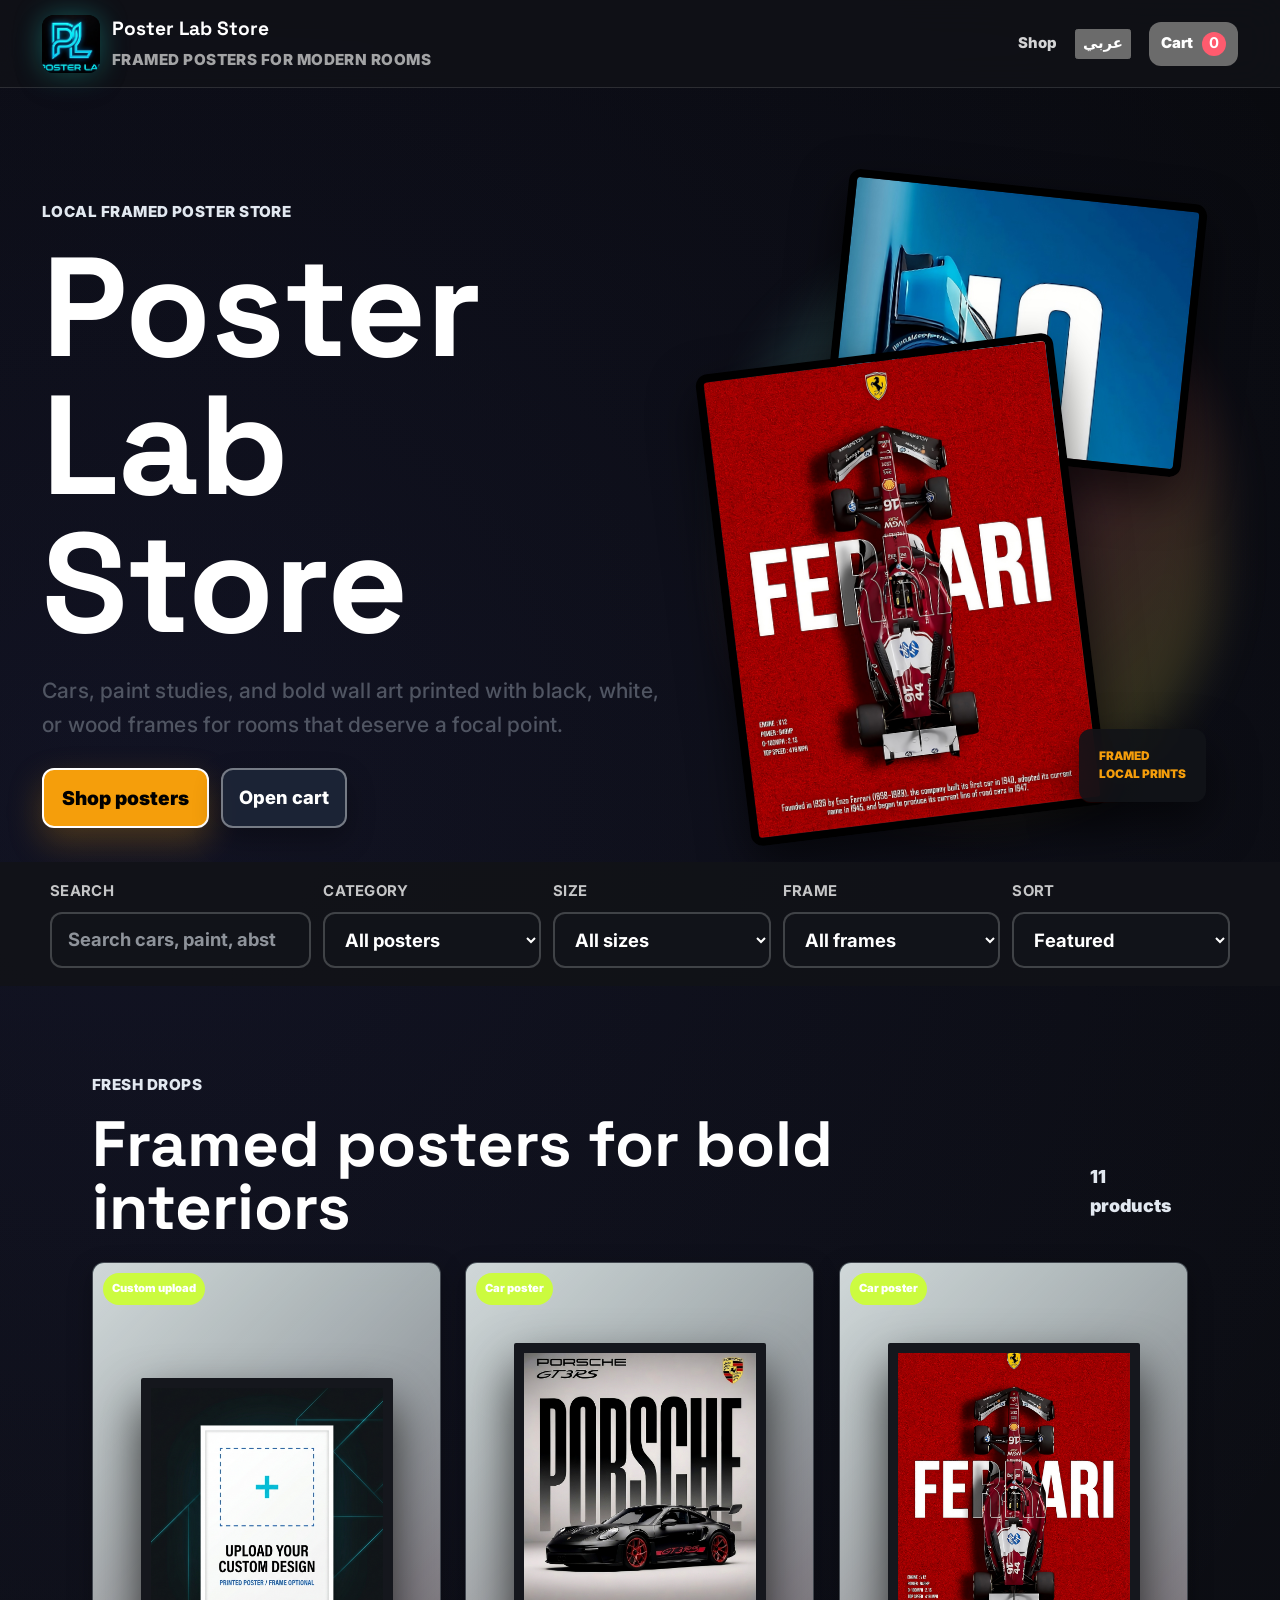
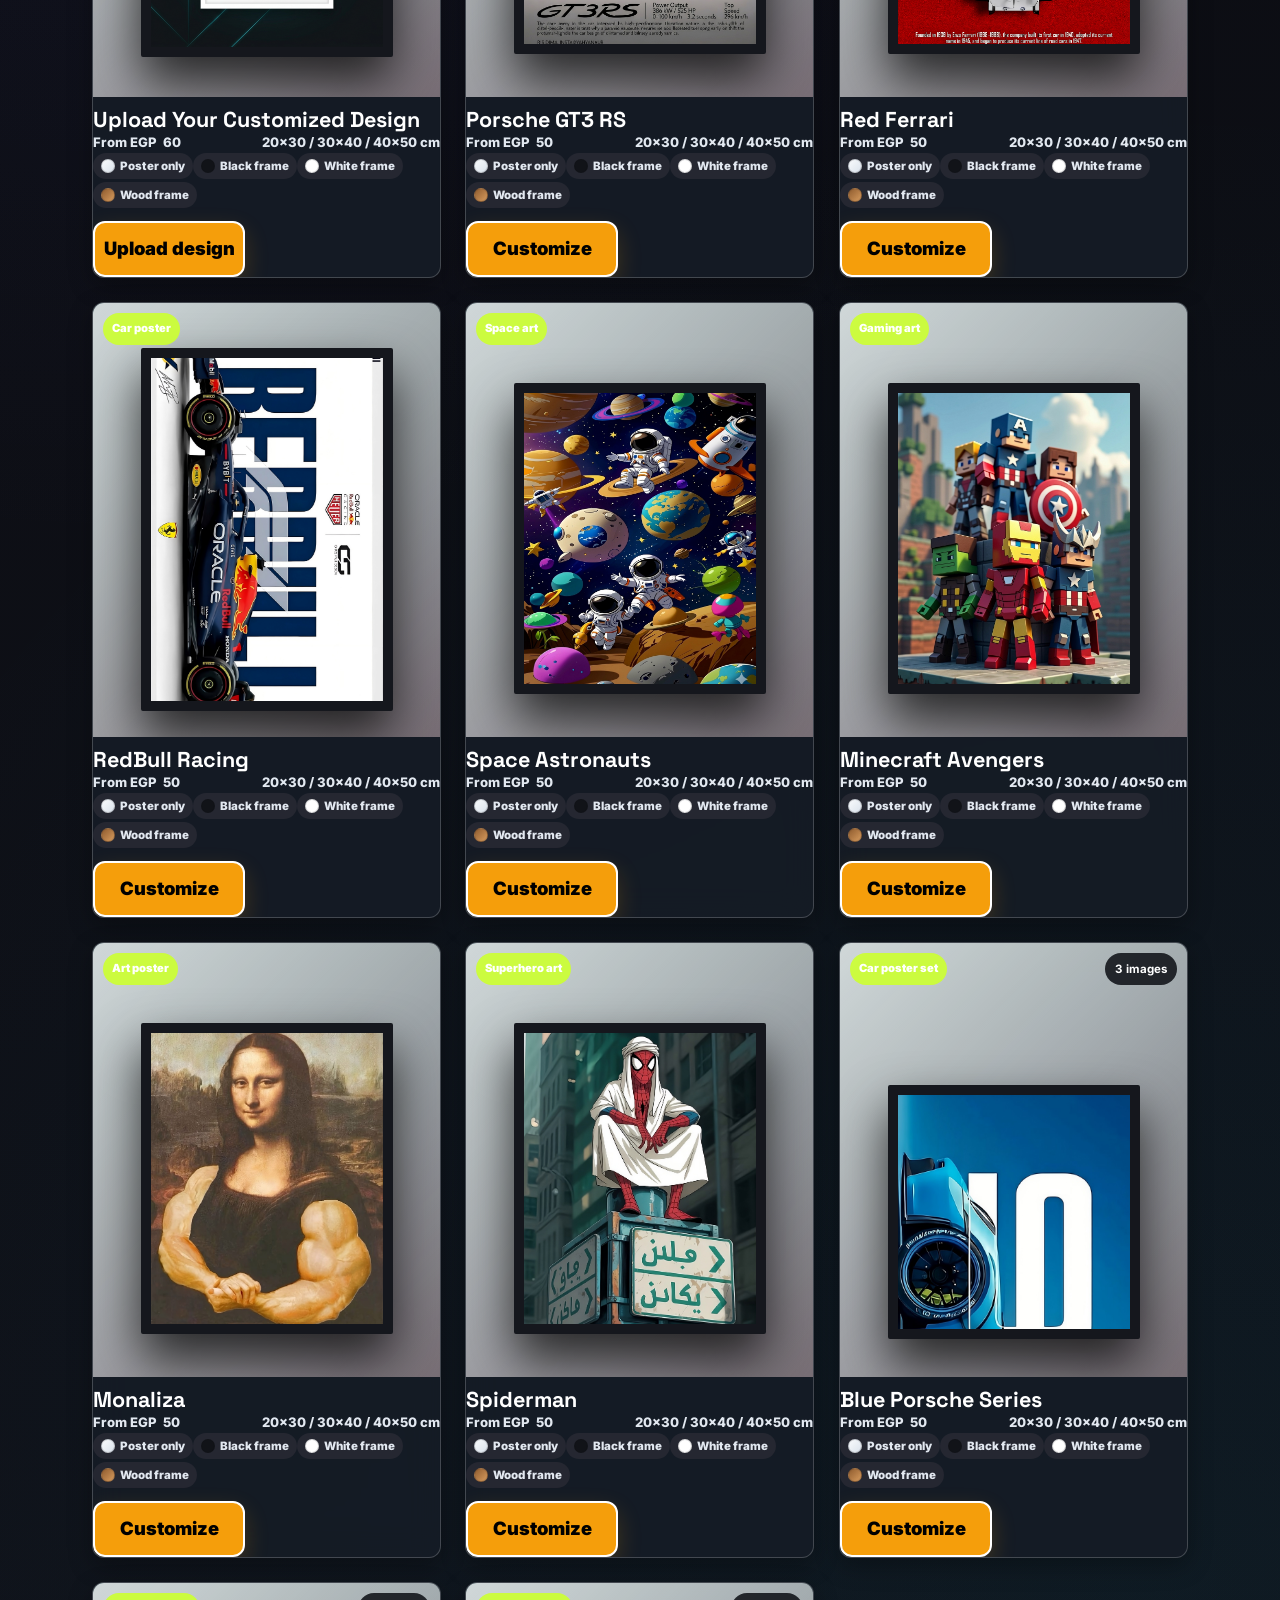
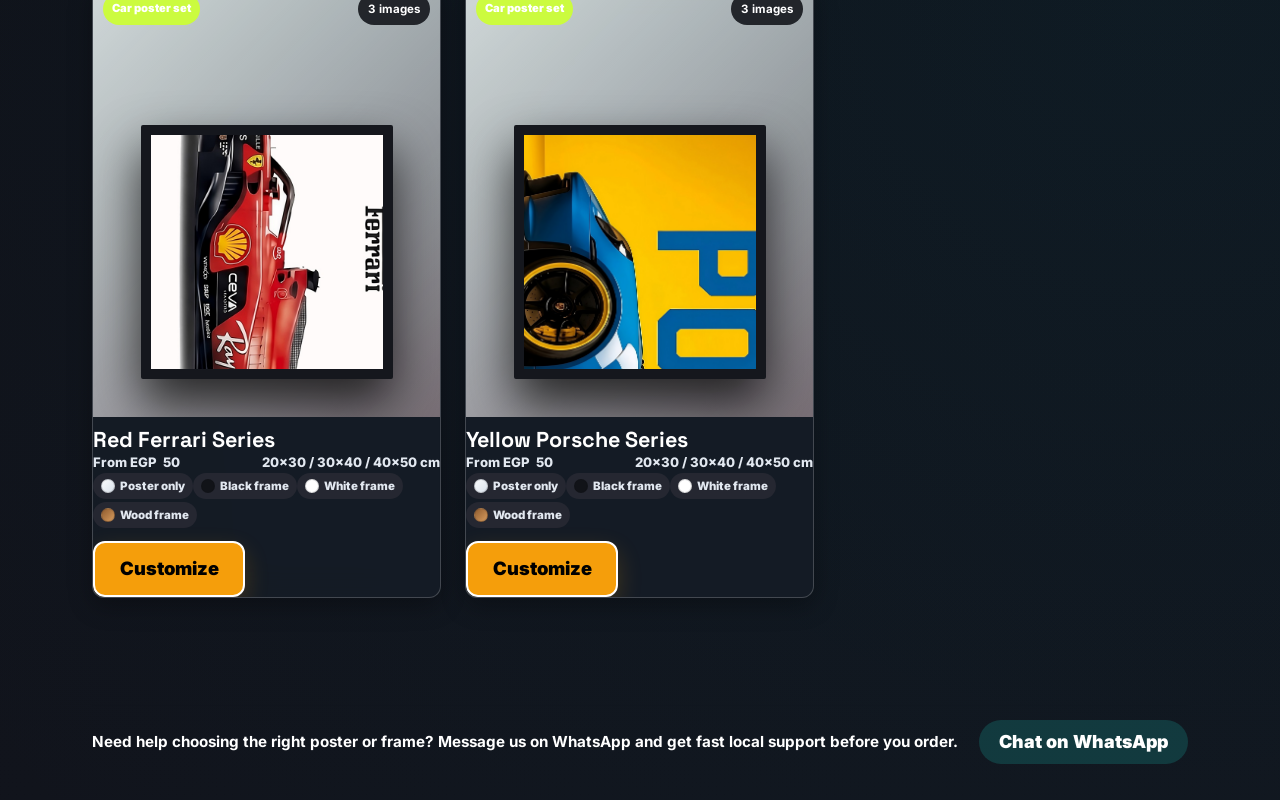
==== index.html @ 98ca8302 "1st commit" ====
<!doctype html>
<html lang="en">

<head>
  <meta charset="utf-8">
  <meta name="viewport" content="width=device-width, initial-scale=1">
  <title>Poster Lab Store</title>
  <meta name="description"
    content="Poster Lab Store sells modern framed car posters and art prints for home decor fans.">
  <link rel="preconnect" href="https://fonts.googleapis.com">
  <link rel="preconnect" href="https://fonts.gstatic.com" crossorigin>
  <link
    href="https://fonts.googleapis.com/css2?family=Inter:wght@400;500;600;700;800;900&family=Space+Grotesk:wght@600;700&display=swap"
    rel="stylesheet">
  <link rel="stylesheet" href="styles.css">
</head>

<body>
  <header class="site-header">
    <a class="brand" href="#home" aria-label="Poster Lab Store home">
      <span class="brand-mark">
        <img src="assets/poster-lab-logo.png" alt aria-hidden="true">
      </span>
      <span>
        <strong>Poster Lab Store</strong>
        <small data-t="brandSubtitle">Framed posters for modern rooms</small>
      </span>
    </a>
    <nav class="header-actions" aria-label="Store navigation">
      <a href="#products" data-t="navShop">Shop</a>
      <button class="lang-toggle" type="button" data-lang-toggle data-t="langToggle"
        aria-label="Switch language">عربي</button>
      <button class="cart-button" type="button" data-open-cart aria-label="Open cart">
        <span data-t="navCart">Cart</span>
        <strong data-cart-count>0</strong>
      </button>
    </nav>
  </header>

  <main>
    <section class="hero" id="home">
      <div class="hero-copy">
        <p class="eyebrow" data-t="heroEyebrow">Local framed poster store</p>
        <h1 data-t="heroTitle">Poster Lab Store</h1>
        <p class="hero-text" data-t="heroText">Cars, paint studies, and bold
          wall art printed with black, white, or wood
          frames for rooms that deserve a focal point.</p>
        <div class="hero-actions">
          <a class="primary-link" href="#products" data-t="heroActionShop">Shop posters</a>
          <button class="secondary-link" type="button" data-open-cart data-t="heroActionCart">Open cart</button>
        </div>
      </div>
      <div class="hero-stage" aria-hidden="true">
        <img class="hero-card hero-card-one" src="assets/Blue Porsche 3/upscalemedia-transformed blue porsche 3_01.png"
          alt="Blue Porsche 3 framed poster">
        <img class="hero-card hero-card-two" src="assets/Red Ferrari.png" alt="Red Ferrari framed poster">
        <div class="lab-badge">
          <span data-t="badgeFramed">Framed</span>
          <span data-t="badgePrints"> Local Prints </span>
        </div>
      </div>
    </section>

    <section class="toolbar-band" id="products" aria-label="Search and filters">
      <div class="toolbar">
        <label class="search-box">
          <span data-t="searchLabel">Search</span>
          <input id="searchInput" type="search" placeholder="Search cars, paint, abstract..."
            data-t-placeholder="searchPlaceholder" autocomplete="off">
        </label>
        <label>
          <span data-t="categoryLabel">Category</span>
          <select id="categoryFilter">
            <option value="all" data-t="catAll">All posters</option>
            <option value="custom" data-t="catCustom">Custom upload</option>
            <option value="cars" data-t="catCars">Cars</option>
            <option value="paint" data-t="catPaint">Paint art</option>
            <option value="abstract" data-t="catAbstract">Abstract</option>
          </select>
        </label>
        <label>
          <span data-t="sizeLabel">Size</span>
          <select id="sizeFilter">
            <option value="all" data-t="sizeAll">All sizes</option>
            <option value="20x30">20x30 cm</option>
            <option value="30x40">30x40 cm</option>
            <option value="40x50">40x50 cm</option>
          </select>
        </label>
        <label>
          <span data-t="frameLabel">Frame</span>
          <select id="frameFilter">
            <option value="all" data-t="frameAll">All frames</option>
            <option value="None" data-t="frameNone">None</option>
            <option value="Black" data-t="frameBlack">Black</option>
            <option value="White" data-t="frameWhite">White</option>
            <option value="Wood" data-t="frameWood">Wood</option>
          </select>
        </label>
        <label>
          <span data-t="sortLabel">Sort</span>
          <select id="sortFilter">
            <option value="featured" data-t="sortFeatured">Featured</option>
            <option value="price-low" data-t="sortPriceLow">Price low to
              high</option>
            <option value="price-high" data-t="sortPriceHigh">Price high to
              low</option>
            <option value="name" data-t="sortName">Name</option>
          </select>
        </label>
      </div>
    </section>

    <section class="store-section">
      <div class="section-heading">
        <div>
          <p class="eyebrow" data-t="freshDropsEyebrow">Fresh drops</p>
          <h2 data-t="freshDropsTitle">Framed posters for bold interiors</h2>
        </div>
        <p id="resultCount">6 products</p>
      </div>
      <div class="product-grid" id="productGrid" aria-live="polite"></div>
    </section>

    <section class="detail-shell" id="productDetail" hidden></section>
  </main>

  <footer class="site-footer" aria-label="Store contact and support">
    <div class="footer-panel">
      <p>Need help choosing the right poster or frame? Message us on WhatsApp
        and get fast local support before you order.</p>
      <a class="footer-link" href="https://wa.me/201010414187" target="_blank" rel="noopener noreferrer"
        aria-label="Chat on WhatsApp">Chat on
        WhatsApp</a>
    </div>
  </footer>

  <div class="toast-notification" aria-live="polite" aria-atomic="true"></div>

  <aside class="cart-drawer" data-cart-drawer aria-hidden="true">
    <div class="drawer-panel" role="dialog" aria-modal="true" aria-labelledby="cartTitle">
      <div class="drawer-header">
        <div>
          <p class="eyebrow" data-t="cartEyebrow">Your order</p>
          <h2 id="cartTitle" data-t="cartTitle">Cart</h2>
        </div>
        <button class="icon-button" type="button" data-close-cart aria-label="Close cart">x</button>
      </div>
      <div class="cart-items" id="cartItems"></div>
      <form class="checkout-form" id="checkoutForm">
        <label>
          <span data-t="cartNameLabel">Name</span>
          <input id="customerName" name="customerName" placeholder="Your name" data-t-placeholder="cartNamePlaceholder"
            required>
        </label>
        <label>
          <span data-t="cartPhoneLabel">Phone</span>
          <input id="customerPhone" name="customerPhone" placeholder="Your phone number"
            data-t-placeholder="cartPhonePlaceholder" required>
        </label>
        <label>
          <span data-t="cartAddressLabel">Address</span>
          <textarea id="customerAddress" name="customerAddress" rows="3" placeholder="Delivery address"
            data-t-placeholder="cartAddressPlaceholder" required></textarea>
        </label>
        <label>
          <span data-t="cartPaymentLabel">Payment method</span>
          <select id="paymentMethod" name="paymentMethod">
            <option value="Vodafone Cash to 01090927525" data-t="cartVodafoneOption">Vodafone Cash - 01090927525
            </option>
            <option value="Instapay QR / qnbziad49015@instapay" data-t="cartInstapayOption">Instapay QR -
              qnbziad49015@instapay</option>
          </select>
        </label>
        <div class="payment-reminder">
          <strong><span data-t="cartTotalLabel">Total:</span> <span id="cartTotal">EGP 0</span></strong>
          <small data-t="cartWhatsappHint">WhatsApp will include items, sizes,
            frames, totals, payment method, product
            links, and uploaded design filenames.</small>
        </div>
        <button class="checkout-button" type="submit" data-t="cartCheckoutBtn">Continue to payment confirmation</button>
      </form>
      <section class="payment-confirmation" id="paymentConfirmation" hidden aria-live="polite">
        <div class="confirmation-header">
          <p class="eyebrow" data-t="confEyebrow">Final confirmation</p>
          <h3 data-t="confTitle">Complete payment, then send the order</h3>
          <p data-t="confHint">Your WhatsApp message will include every
            poster, selected frame, selected size, price
            total, customer details, product links, and uploaded design
            filenames.</p>
        </div>
        <div class="confirmation-methods">
          <article class="payment-card" data-payment-cash hidden>
            <strong>VF-Cash</strong>
            <strong>01090927525</strong>
          </article>
          <article class="payment-card" data-payment-qr hidden>
            <img src="assets/instapay-qr.jpeg" alt="Instapay QR code for Poster Lab Store">
          </article>
        </div>
        <div class="confirmation-summary" id="confirmationSummary"></div>
        <div class="confirmation-actions">
          <button class="secondary-button" type="button" data-edit-checkout data-t="confEditBtn">Edit details</button>
          <button class="checkout-button" type="button" data-send-whatsapp data-t="confSendBtn">Send final order to
            WhatsApp</button>
        </div>
      </section>
    </div>
  </aside>

  <script src="script.js"></script>
</body>

</html>
---- styles.css ----
:root {
  color-scheme: dark;
  --ink: #ffffff;
  --ink-2: #f8fafc;
  --muted: #e2e8f0;
  /* Brighter secondary text for high readability */
  --paper: #090a0f;
  --panel: rgba(22, 28, 38, 0.9);
  --solid: #151821;
  --line: rgba(255, 255, 255, 0.2);
  /* High visibility borders */
  --lime: #f59e0b;
  --coral: #ff5b6e;
  --aqua: #06b6d4;
  --violet: #818cf8;
  /* Brightened indigo */
  --wood: #d97706;
  --shadow: 0 20px 48px rgba(0, 0, 0, 0.6);
  --radius: 12px;
}

* {
  box-sizing: border-box;
}

html {
  scroll-behavior: smooth;
}

body {
  margin: 0;
  min-width: 320px;
  background:
    radial-gradient(circle at 10% 20%, rgba(99, 102, 241, 0.08) 0%, transparent 40%),
    radial-gradient(circle at 90% 80%, rgba(6, 182, 212, 0.06) 0%, transparent 45%),
    linear-gradient(180deg, #090a0f 0%, #11131b 100%);
  color: var(--ink);
  font-family: Inter, system-ui, -apple-system, BlinkMacSystemFont, "Segoe UI", sans-serif;
  font-size: 1.12rem;
  line-height: 1.6;
}

body::before {
  position: fixed;
  inset: 0;
  z-index: -1;
  pointer-events: none;
  content: "";
  opacity: 0.16;
  background-image:
    linear-gradient(rgba(255, 255, 255, 0.035) 1px, transparent 1px),
    linear-gradient(90deg, rgba(255, 255, 255, 0.035) 1px, transparent 1px);
  background-size: 36px 36px;
  mask-image: linear-gradient(to bottom, black, transparent 86%);
}

button,
input,
select,
textarea {
  font: inherit;
}

button,
a {
  -webkit-tap-highlight-color: transparent;
}

/* Accessibility: Focus visible states */
button:focus-visible,
a:focus-visible,
input:focus-visible,
select:focus-visible,
textarea:focus-visible {
  outline: 2px solid var(--violet);
  outline-offset: 2px;
}

button:disabled,
button:disabled:hover {
  opacity: 0.5;
  cursor: not-allowed;
  transform: none !important;
}

a {
  color: inherit;
  text-decoration: none;
}

img {
  display: block;
  max-width: 100%;
}

.site-header {
  position: sticky;
  top: 0;
  z-index: 20;
  display: flex;
  align-items: center;
  justify-content: space-between;
  gap: 18px;
  padding: 14px clamp(14px, 4vw, 42px);
  border-bottom: 1px solid rgba(255, 255, 255, 0.12);
  background: rgba(17, 19, 24, 0.78);
  color: #fff;
  backdrop-filter: blur(18px);
}

.brand {
  display: flex;
  align-items: center;
  gap: 12px;
  min-width: 0;
}

.brand-mark {
  display: grid;
  width: 58px;
  height: 58px;
  place-items: center;
  border-radius: var(--radius);
  background: #050607;
  box-shadow: 0 0 28px rgba(31, 215, 199, 0.34), 0 10px 28px rgba(0, 0, 0, 0.22);
  overflow: hidden;
}

.brand-mark img {
  width: 100%;
  height: 100%;
  object-fit: cover;
  transform: scale(1.34);
}

.brand strong {
  display: block;
  font-family: "Space Grotesk", Inter, sans-serif;
  font-size: clamp(1rem, 3vw, 1.2rem);
}

.brand small,
.eyebrow,
label span,
.confirmation-methods span {
  color: var(--muted);
  font-size: 0.95rem;
  font-weight: 850;
  letter-spacing: 0.03em;
  text-transform: uppercase;
}

.site-header .brand small {
  color: rgba(255, 255, 255, 0.62);
}

.header-actions {
  display: flex;
  align-items: center;
  gap: clamp(8px, 2vw, 18px);
  font-size: 0.93rem;
  font-weight: 850;
}

.header-actions>a {
  display: none;
  color: rgba(255, 255, 255, 0.82);
}

.cart-button,
.primary-link,
.secondary-link,
.checkout-button,
.detail-add,
.secondary-button,
.icon-button {
  border: 0;
  border-radius: var(--radius);
  cursor: pointer;
  font-weight: 900;
  transition: all 200ms ease;
}

.cart-button {
  display: flex;
  align-items: center;
  gap: 9px;
  padding: 10px 12px;
}

.cart-button strong {
  display: grid;
  min-width: 24px;
  height: 24px;
  place-items: center;
  border-radius: 999px;
  background: var(--coral);
  color: #fff;
}

.hero {
  display: grid;
  grid-template-columns: 1fr;
  gap: 28px;
  min-height: 86vh;
  padding: clamp(34px, 7vw, 88px) clamp(16px, 4vw, 42px) 26px;
  overflow: hidden;
}

.hero-copy {
  align-self: center;
  max-width: 820px;
  animation: rise-in 680ms ease both;
}

.hero h1,
.store-section h2,
.detail-copy h2,
.drawer-header h2 {
  margin: 0;
  font-family: "Space Grotesk", Inter, sans-serif;
  line-height: 0.98;
}

.hero h1 {
  max-width: 860px;
  margin-top: 12px;
  font-size: clamp(3.4rem, 11vw, 9.5rem);
}

.hero-text {
  max-width: 640px;
  color: #505562;
  font-size: clamp(1rem, 2.4vw, 1.32rem);
  font-weight: 500;
  line-height: 1.6;
  letter-spacing: 0.2px;
}

.hero-actions {
  display: flex;
  flex-wrap: wrap;
  gap: 12px;
  margin-top: 26px;
}

.primary-link,
.secondary-link,
.checkout-button,
.detail-add,
.secondary-button {
  display: inline-flex;
  justify-content: center;
  min-height: 48px;
  align-items: center;
  padding: 13px 18px;
  transition: transform 180ms ease, box-shadow 180ms ease, background 180ms ease;
}

.primary-link,
.checkout-button,
.detail-add {
  background: var(--lime);
  color: #000000;
  box-shadow: 0 14px 34px rgba(245, 158, 11, 0.25);
  font-size: 1.2rem;
  min-height: 56px;
  font-weight: 900;
  border: 2px solid #ffffff;
}

.secondary-link,
.secondary-button {
  background: rgba(30, 41, 59, 0.8);
  color: #ffffff;
  box-shadow: inset 0 0 0 2px rgba(255, 255, 255, 0.4), 0 12px 28px rgba(0, 0, 0, 0.3);
  font-size: 1.15rem;
  min-height: 56px;
  font-weight: 800;
  border: none;
}

.primary-link:hover,
.checkout-button:hover,
.detail-add:hover {
  transform: translateY(-3px);
  background: #f59e0b;
  box-shadow: 0 18px 48px rgba(245, 158, 11, 0.4);
}

.secondary-link:hover,
.secondary-button:hover {
  transform: translateY(-3px);
  background: rgba(30, 41, 59, 1);
  box-shadow: inset 0 0 0 2px #ffffff, 0 14px 36px rgba(0, 0, 0, 0.4);
}

.primary-link:active,
.secondary-link:active,
.checkout-button:active,
.detail-add:active,
.secondary-button:active {
  transform: translateY(-1px);
}

.hero-stage {
  position: relative;
  min-height: 460px;
  animation: rise-in 760ms 120ms ease both;
}

.hero-stage::before {
  position: absolute;
  inset: 12% 4% 4% 6%;
  content: "";
  border-radius: 999px;
  background: linear-gradient(135deg, rgba(31, 215, 199, 0.24), rgba(255, 91, 110, 0.18), rgba(204, 255, 51, 0.2));
  filter: blur(24px);
}

.hero-card {
  position: absolute;
  width: min(55vw, 360px);
  border: 8px solid #000000;
  border-radius: var(--radius);
  box-shadow: var(--shadow);
  animation: float-poster 5.8s ease-in-out infinite;
}

.hero-card-one {
  right: 8%;
  top: 10px;
  transform: rotate(6deg);
}

.hero-card-two {
  left: 4%;
  bottom: 10px;
  transform: rotate(-7deg);
  animation-delay: -2.8s;
}

.lab-badge {
  position: absolute;
  right: 6%;
  bottom: 34px;
  padding: 18px 20px;
  border-radius: var(--radius);
  background: rgba(17, 19, 24, 0.9);
  color: #fff;
  box-shadow: var(--shadow);
  backdrop-filter: blur(12px);
}

.lab-badge span,
.lab-badge strong {
  display: block;
}

.lab-badge span {
  color: var(--lime);
  font-size: 0.74rem;
  font-weight: 900;
  text-transform: uppercase;
}

.lab-badge strong {
  font-family: "Space Grotesk", Inter, sans-serif;
  font-size: 1.4rem;
}

.toolbar-band {
  padding: 18px clamp(16px, 4vw, 42px);
  background: rgba(17, 19, 24, 0.94);
}

.toolbar {
  display: grid;
  grid-template-columns: 1fr 1fr;
  gap: 12px;
  max-width: 1180px;
  margin: 0 auto;
}

label {
  display: grid;
  gap: 8px;
}

label span {
  font-size: 0.93rem;
  font-weight: 700;
  letter-spacing: 0.3px;
}

.toolbar label span {
  color: rgba(255, 255, 255, 0.76);
}

input,
select,
textarea {
  width: 100%;
  border: 2px solid var(--line);
  border-radius: var(--radius);
  background: rgba(18, 20, 26, 0.85);
  color: var(--ink);
  outline: none;
  transition: border-color 200ms ease, box-shadow 200ms ease, background 200ms ease;
  font-size: 1.15rem;
  font-weight: 700;
}

input,
select {
  min-height: 56px;
  padding: 0 16px;
}

textarea {
  padding: 16px;
  resize: vertical;
  min-height: 120px;
}

input:hover,
select:hover,
textarea:hover {
  border-color: rgba(99, 102, 241, 0.3);
  background: rgba(18, 20, 26, 0.95);
}

input:focus,
select:focus,
textarea:focus {
  border-color: var(--violet);
  background: #11131c;
  box-shadow: 0 0 0 4px rgba(99, 102, 241, 0.25);
}

input::placeholder,
textarea::placeholder {
  color: var(--muted);
  opacity: 0.6;
}

input:invalid:not(:placeholder-shown),
textarea:invalid:not(:placeholder-shown) {
  border-color: var(--coral);
}

input:valid:not(:placeholder-shown),
textarea:valid:not(:placeholder-shown) {
  border-color: var(--aqua);
}

.search-box {
  grid-column: 1 / -1;
}

.store-section,
.detail-shell {
  max-width: 1180px;
  margin: 0 auto;
  padding: clamp(34px, 6vw, 72px) clamp(16px, 4vw, 42px);
}

.section-heading {
  display: flex;
  align-items: end;
  justify-content: space-between;
  gap: 16px;
  margin-bottom: 24px;
}

.section-heading h2 {
  font-size: clamp(2rem, 5vw, 4rem);
}

.section-heading>p {
  color: var(--muted);
  font-weight: 900;
}

.product-grid {
  display: grid;
  grid-template-columns: repeat(2, minmax(0, 1fr));
  gap: clamp(10px, 3vw, 24px);
}

.product-card {
  position: relative;
  display: grid;
  gap: 12px;
  border: 1px solid var(--line);
  border-radius: var(--radius);
  background: var(--panel);
  box-shadow: 0 8px 24px rgba(0, 0, 0, 0.3);
  overflow: hidden;
  animation: card-in 540ms ease both;
  animation-delay: var(--delay);
  backdrop-filter: blur(16px);
  transition: transform 220ms ease, box-shadow 220ms ease, border-color 220ms ease, background 220ms ease;
}

.product-card:hover {
  transform: translateY(-8px);
  border-color: var(--lime);
  background: rgba(30, 41, 59, 0.85);
  box-shadow: 0 16px 48px rgba(0, 0, 0, 0.5);
}

.product-media {
  position: relative;
  display: grid;
  place-items: center;
  aspect-ratio: 4 / 5;
  background:
    linear-gradient(135deg, rgba(255, 255, 255, 0.8), rgba(255, 255, 255, 0.34)),
    linear-gradient(150deg, rgba(31, 215, 199, 0.18), rgba(255, 91, 110, 0.13));
  overflow: hidden;
}

/* Removed shimmer hover effect to prevent white fade on images */

.product-media img {
  width: 78%;
  height: 84%;
  border: 10px solid #15171d;
  background: #ffffff;
  border-radius: 2px;
  object-fit: cover;
  box-shadow: 0 25px 50px rgba(0, 0, 0, 0.75);
  transition: transform 420ms ease;
}

.product-card:hover .product-media img {
  transform: scale(1.035) rotate(-1deg);
}

.product-tag {
  position: absolute;
  left: 10px;
  top: 10px;
  z-index: 2;
  padding: 7px 9px;
  border-radius: 999px;
  background: rgba(204, 255, 51, 0.92);
  color: var(--ink);
  font-size: 0.7rem;
  font-weight: 900;
}

.product-gallery-badge {
  position: absolute;
  right: 10px;
  top: 10px;
  z-index: 2;
  padding: 7px 10px;
  border-radius: 999px;
  background: rgba(17, 19, 24, 0.88);
  color: #fff;
  font-size: 0.72rem;
  font-weight: 700;
  letter-spacing: 0.01em;
}

.product-media {
  display: grid;
  gap: 10px;
  padding: 0 12px 14px;
}

.product-info h3 {
  margin: 0;
  font-family: "Space Grotesk", Inter, sans-serif;
  font-size: clamp(0.98rem, 3.4vw, 1.35rem);
  line-height: 1.06;
}

.product-meta {
  display: flex;
  flex-wrap: wrap;
  justify-content: space-between;
  gap: 8px;
  color: var(--muted);
  font-size: 0.82rem;
  font-weight: 800;
}

.frame-swatch {
  display: inline-flex;
  align-items: center;
  gap: 5px;
  min-height: 24px;
  padding: 4px 8px;
  border-radius: 999px;
  background: #252731;
  color: var(--muted);
  font-size: 0.72rem;
  font-weight: 850;
}

.frame-swatch::before,
.dot {
  display: inline-block;
  width: 12px;
  height: 12px;
  border-radius: 999px;
  content: "";
  border: 1px solid rgba(17, 19, 24, 0.18);
}

.frame-swatch.black::before,
.dot.black {
  background: #111318;
}

.frame-swatch.white::before,
.dot.white {
  background: #fff;
}

.frame-swatch.wood::before,
.dot.wood {
  background: linear-gradient(135deg, #8f5c2f, #d59a5d);
}

.frame-swatch.none::before,
.dot.none {
  background: linear-gradient(135deg, #f8fafc, #dbe3ec);
}

.card-actions {
  display: grid;
  grid-template-columns: 1fr;
  margin-top: 10px;
}

.view-customize-btn {
  display: inline-flex;
  min-height: 56px;
  align-items: center;
  justify-content: center;
  border: 2px solid #ffffff;
  border-radius: var(--radius);
  background: var(--lime);
  color: #000000;
  font-weight: 900;
  font-size: 1.15rem;
  box-shadow: 0 10px 24px rgba(245, 158, 11, 0.2);
  transition: all 220ms ease;
  width: 100%;
}

.view-customize-btn:hover {
  background: #f59e0b;
  transform: translateY(-2px);
  box-shadow: 0 12px 28px rgba(245, 158, 11, 0.35);
}

.empty-state {
  grid-column: 1 / -1;
  padding: 42px;
  border: 1px dashed rgba(17, 19, 24, 0.28);
  border-radius: var(--radius);
  background: rgba(255, 255, 255, 0.62);
  text-align: center;
}

.detail-shell {
  padding-top: 20px;
}

.detail {
  display: grid;
  grid-template-columns: 1fr;
  gap: 26px;
  border-radius: var(--radius);
  background: rgba(15, 23, 42, 0.95);
  padding: clamp(16px, 3vw, 28px);
  box-shadow: 0 25px 70px rgba(0, 0, 0, 0.6);
  animation: rise-in 420ms ease both;
  backdrop-filter: blur(14px);
  border: 1px solid rgba(255, 255, 255, 0.1);
}

.detail-gallery {
  display: grid;
  gap: 10px;
}

.detail-main-image {
  display: grid;
  place-items: center;
  min-height: 420px;
  aspect-ratio: 4 / 5;
  border-radius: var(--radius);
  background: linear-gradient(140deg, rgba(31, 215, 199, 0.16), rgba(255, 255, 255, 0.9));
  overflow: hidden;
}

.detail-main-image img {
  width: 82%;
  height: 86%;
  object-fit: cover;
  border-radius: 4px;
  box-shadow: 0 28px 64px rgba(17, 19, 24, 0.22);
  transition: transform 240ms ease;
}

.detail-main-image img:hover {
  transform: scale(1.02);
}

.detail-main-image.frame-black img {
  border: 20px solid #111318;
  background: #ffffff;
  box-shadow: 0 45px 85px rgba(0, 0, 0, 0.85);
}

.detail-main-image.frame-white img {
  border: 20px solid #f3f4f6;
  background: #ffffff;
  box-shadow: 0 45px 85px rgba(0, 0, 0, 0.85);
}

.detail-main-image.frame-wood img {
  border: 20px solid var(--wood);
  background: #ffffff;
  box-shadow: 0 45px 85px rgba(0, 0, 0, 0.85);
}

.detail-main-image.frame-none img {
  border: 0;
  padding: 0;
  box-shadow: 0 25px 60px rgba(0, 0, 0, 0.7);
}

.thumb-row {
  display: grid;
  grid-template-columns: repeat(auto-fit, minmax(100px, 1fr));
  gap: 10px;
}

.thumb-row button {
  position: relative;
  border: 0;
  border-radius: var(--radius);
  padding: 0;
  background: #fff;
  cursor: pointer;
  overflow: hidden;
  box-shadow: inset 0 0 0 1px var(--line);
  transition: transform 180ms ease, box-shadow 180ms ease, border-color 180ms ease;
}

.thumb-row button:hover {
  transform: translateY(-1px);
  box-shadow: 0 16px 28px rgba(17, 19, 24, 0.1);
}

.thumb-row button.is-active {
  border-color: rgba(31, 215, 199, 0.9);
  box-shadow: 0 14px 30px rgba(31, 215, 199, 0.16);
}

.thumb-row img {
  aspect-ratio: 1;
  width: 100%;
  object-fit: cover;
  display: block;
}

.detail-copy {
  display: grid;
  align-content: start;
  gap: 18px;
}

.detail-copy h2 {
  font-size: clamp(2.2rem, 7vw, 5rem);
}

.detail-copy p {
  color: var(--muted);
  font-weight: 600;
  line-height: 1.65;
}

.price-line {
  display: flex;
  flex-wrap: wrap;
  gap: 10px;
  align-items: center;
  font-size: 1.55rem;
  font-weight: 900;
}

.price-line small {
  color: var(--muted);
  font-size: 0.9rem;
}

.variant-row {
  display: grid;
  gap: 10px;
}

.variant-options {
  display: flex;
  flex-wrap: wrap;
  gap: 8px;
}

.variant-options button {
  display: inline-flex;
  min-height: 56px;
  padding: 8px 20px;
  align-items: center;
  gap: 10px;
  border: 2px solid rgba(255, 255, 255, 0.4);
  border-radius: var(--radius);
  background: rgba(30, 41, 59, 0.6);
  color: #ffffff;
  cursor: pointer;
  font-weight: 800;
  font-size: 1.15rem;
  transition: all 200ms ease;
}

.variant-options button:hover:not(.is-selected) {
  border-color: var(--violet);
  background: rgba(30, 41, 59, 0.9);
}

.variant-options button.is-selected {
  background: var(--lime);
  color: #000000;
  border-color: #ffffff;
  border-width: 3px;
  box-shadow: 0 0 16px rgba(245, 158, 11, 0.4);
  font-weight: 900;
}

.variant-options button>span:not(.dot) {
  display: grid;
  gap: 2px;
  text-align: start;
}

.choice-hint {
  display: block;
  color: rgba(255, 255, 255, 0.8);
  font-size: 0.85rem;
  font-weight: 700;
  line-height: 1.25;
}

.variant-options button.is-selected .choice-hint {
  color: rgba(0, 0, 0, 0.8);
}

.upload-section {
  display: grid;
  gap: 12px;
  width: 100%;
}

.upload-box {
  position: relative;
  display: flex;
  flex-direction: column;
  align-items: center;
  justify-content: center;
  gap: 14px;
  min-height: 180px;
  padding: 24px;
  border: 2px dashed rgba(99, 102, 241, 0.4);
  border-radius: var(--radius);
  background: rgba(99, 102, 241, 0.04);
  text-align: center;
  transition: all 250ms cubic-bezier(0.4, 0, 0.2, 1);
  cursor: pointer;
  overflow: hidden;
}

.upload-box:hover {
  border-color: rgba(6, 182, 212, 0.6);
  background: rgba(6, 182, 212, 0.05);
  box-shadow: 0 0 20px rgba(6, 182, 212, 0.08);
}

.upload-box.has-file {
  border-style: solid;
  border-color: var(--violet);
  background: rgba(99, 102, 241, 0.07);
}

.upload-preview-thumb {
  width: 64px;
  height: 64px;
  border-radius: 8px;
  object-fit: cover;
  box-shadow: 0 4px 12px rgba(0, 0, 0, 0.3);
  border: 2px solid rgba(255, 255, 255, 0.15);
  pointer-events: none;
}

.upload-box-content {
  display: flex;
  flex-direction: column;
  gap: 4px;
  pointer-events: none;
}

.upload-box span {
  font-weight: 700;
  font-size: 0.95rem;
  color: var(--ink);
  display: block;
}

.upload-box small {
  color: var(--muted);
  font-weight: 500;
  line-height: 1.4;
  font-size: 0.85rem;
  display: block;
}

.upload-box input[type="file"] {
  position: absolute;
  inset: 0;
  opacity: 0;
  cursor: pointer;
}

.remove-upload-btn {
  background: rgba(239, 68, 68, 0.15);
  color: #f87171;
  border: 1px solid rgba(239, 68, 68, 0.25);
  border-radius: var(--radius);
  min-height: 40px;
  font-weight: 700;
  font-size: 0.9rem;
  cursor: pointer;
  transition: all 180ms ease;
  display: inline-flex;
  align-items: center;
  justify-content: center;
  width: 100%;
}

.remove-upload-btn:hover {
  background: rgba(239, 68, 68, 0.25);
  color: #ef4444;
  border-color: rgba(239, 68, 68, 0.4);
}

.confirmation-methods {
  display: grid;
  gap: 14px;
  text-align: center;
}

.confirmation-methods article {
  display: grid;
  gap: 10px;
  border: 1px solid var(--line);
  border-radius: var(--radius);
  background: rgba(255, 255, 255, 0);
  padding: 18px;
  box-shadow: 0 16px 40px rgba(17, 19, 24, 0.08);
  text-align: center;
}

.confirmation-methods strong {
  overflow-wrap: anywhere;
  font-size: clamp(1.1rem, 4vw, 1.55rem);
  text-align: center;
}

.confirmation-methods img {
  width: min(100%, 290px);
  border: 1px solid var(--line);
  border-radius: var(--radius);
  justify-self: center;
}

.cart-drawer {
  position: fixed;
  inset: 0;
  z-index: 50;
  display: none;
  justify-content: end;
  background: rgba(17, 19, 24, 0.54);
}

.cart-drawer.is-open {
  display: flex;
}

.toast-notification {
  position: fixed;
  left: 50%;
  bottom: 24px;
  transform: translateX(-50%);
  display: grid;
  gap: 10px;
  width: min(92vw, 420px);
  z-index: 60;
  pointer-events: none;
}

.toast-notification .toast {
  padding: 14px 18px;
  border-radius: 999px;
  background: rgba(17, 19, 24, 0.94);
  color: #fff;
  font-weight: 800;
  text-align: center;
  opacity: 0;
  transform: translateY(18px);
  transition: opacity 220ms ease, transform 220ms ease;
  pointer-events: auto;
}

.toast-notification .toast.show {
  opacity: 1;
  transform: translateY(0);
}

[dir="rtl"] .toast-notification .toast {
  direction: rtl;
  text-align: right;
}

.drawer-panel {
  width: min(100%, 520px);
  min-height: 100%;
  overflow-y: auto;
  background: linear-gradient(145deg, rgba(185, 31, 31, 0.98), rgba(25, 124, 90, 0.98)), var(--paper);
  padding: 28px;
  box-shadow: -22px 0 84px rgba(0, 0, 0, 0.26);
  animation: drawer-in 260ms ease both;
}

.drawer-header {
  display: flex;
  align-items: center;
  justify-content: space-between;
  gap: 16px;
  margin-bottom: 18px;
}

.drawer-header h2 {
  font-size: 2.3rem;
}

.icon-button {
  display: grid;
  width: 44px;
  height: 44px;
  place-items: center;
  background: rgba(255, 255, 255, 0.08);
  color: var(--ink);
  min-width: 44px;
  box-shadow: 0 4px 12px rgba(0, 0, 0, 0.15);
  font-size: 1.1rem;
  box-shadow: inset 0 0 0 1px var(--line);
}

.cart-items {
  display: grid;
  gap: 12px;
}

.cart-item {
  display: grid;
  grid-template-columns: 78px 1fr auto;
  gap: 14px;
  align-items: center;
  border: 1px solid var(--line);
  border-radius: 18px;
  background: rgba(20, 22, 28, 0.6);
  padding: 14px;
}

.cart-item h3 {
  margin: 0 0 8px;
}

.cart-item p {
  margin: 3px 0 0;
}

.cart-item>div {
  min-width: 0;
}

.cart-item img {
  aspect-ratio: 1;
  width: 74px;
  border-radius: 6px;
  object-fit: cover;
}

.cart-item h3 {
  margin: 0;
  font-size: 1.25rem;
  font-weight: 800;
  color: #ffffff;
}

.cart-item p {
  margin: 6px 0 0;
  color: var(--muted);
  font-size: 1.05rem;
  font-weight: 700;
  line-height: 1.5;
}

.site-footer {
  max-width: 1180px;
  margin: 0 auto;
  padding: clamp(22px, 4vw, 36px) clamp(16px, 4vw, 42px);
}

.footer-panel {
  display: flex;
  flex-wrap: wrap;
  align-items: center;
  justify-content: space-between;
  gap: 14px;
  padding-top: 14px;
  border-top: 1px solid rgba(17, 19, 24, 0.12);
  color: var(--ink);
}

.footer-panel p {
  margin: 0;
  color: var(--ink);
  font-size: 0.95rem;
  font-weight: 700;
}

.footer-link {
  display: inline-flex;
  align-items: center;
  justify-content: center;
  min-height: 44px;
  padding: 0 20px;
  border-radius: 999px;
  background: rgba(31, 215, 199, 0.18);
  color: var(--ink);
  font-weight: 900;
  text-decoration: none;
  transition: transform 180ms ease, background 180ms ease;
}

.footer-link:hover,
.footer-link:focus-visible {
  background: rgba(31, 215, 199, 0.28);
  transform: translateY(-1px);
}

button:focus-visible,
a:focus-visible,
input:focus-visible,
select:focus-visible,
textarea:focus-visible {
  outline: 3px solid rgba(31, 215, 199, 0.9);
  outline-offset: 3px;
}

.product-grid {
  display: grid;
  grid-template-columns: repeat(2, minmax(0, 1fr));
  gap: clamp(10px, 3vw, 24px);
}

@media (min-width: 1080px) {
  .product-grid {
    grid-template-columns: repeat(3, minmax(0, 1fr));
  }
}

.back-link {
  display: inline-flex;
  align-items: center;
  gap: 10px;
  color: var(--ink);
  font-weight: 900;
  text-decoration: none;
}

.back-link:hover {
  color: #111318;
}

.detail-copy .eyebrow {
  text-transform: uppercase;
  letter-spacing: 0.15em;
}

.variant-options button,
.thumb-row button {
  transition: box-shadow 180ms ease, transform 180ms ease, border-color 180ms ease;
}

.variant-options button:hover,
.thumb-row button:hover {
  transform: translateY(-1px);
  box-shadow: 0 12px 28px rgba(17, 19, 24, 0.08);
}

.quantity-controls {
  display: flex;
  align-items: center;
  gap: 12px;
}

.quantity-controls button {
  width: 48px;
  height: 48px;
  border: 1px solid rgba(255, 255, 255, 0.2);
  border-radius: 999px;
  background: rgba(255, 255, 255, 0.08);
  color: #ffffff;
  cursor: pointer;
  font-weight: 900;
  font-size: 1.5rem;
  display: inline-flex;
  align-items: center;
  justify-content: center;
  transition: all 180ms ease;
}

.quantity-controls button:hover {
  background: var(--lime);
  color: #000000;
  border-color: #ffffff;
}

.quantity-controls strong {
  font-size: 1.25rem;
  color: #ffffff;
  min-width: 24px;
  text-align: center;
}

.checkout-form,
.payment-confirmation {
  display: grid;
  gap: 16px;
  margin-top: 18px;
  border-top: 1px solid var(--line);
  padding-top: 18px;
}

.checkout-form {
  background: rgba(30, 41, 59, 0.4);
  padding: 18px;
  border-radius: calc(var(--radius) * 1.2);
  box-shadow: inset 0 0 0 1px rgba(255, 255, 255, 0.05);
}

.checkout-form label {
  display: grid;
  gap: 8px;
  padding: 12px 14px;
  border-radius: 14px;
  background: rgba(15, 23, 42, 0.6);
  border: 1px solid rgba(255, 255, 255, 0.05);
}

.checkout-form input,
.checkout-form textarea,
.checkout-form select {
  width: 100%;
  min-height: 56px;
  border-radius: 12px;
  border: 1px solid rgba(255, 255, 255, 0.15);
  padding: 14px 16px;
  background: rgba(15, 23, 42, 0.8);
  color: var(--ink);
  font-size: 1.15rem;
  font-weight: 700;
}

.checkout-form textarea {
  min-height: 110px;
}

.checkout-form input:focus,
.checkout-form textarea:focus,
.checkout-form select:focus {
  outline: none;
  border-color: var(--aqua);
  box-shadow: 0 0 0 3px rgba(6, 182, 212, 0.2);
}

.payment-confirmation[hidden],
.checkout-form[hidden] {
  display: none;
}

.payment-reminder,
.confirmation-summary {
  display: grid;
  gap: 10px;
  padding: 16px 18px;
  border: 2px solid rgba(103, 87, 255, 0.12);
  border-radius: var(--radius);
  background: rgba(103, 87, 255, 0.04);
  border-left: 4px solid var(--violet);
}

.payment-reminder small,
.confirmation-header p,
.confirmation-summary span {
  color: var(--muted);
  line-height: 1.4;
}

.uploaded-summary {
  display: grid;
  gap: 10px;
  margin-top: 6px;
}

.uploaded-summary article {
  display: grid;
  grid-template-columns: 58px 1fr;
  gap: 10px;
  align-items: center;
  padding: 8px;
  border: 1px solid var(--line);
  border-radius: var(--radius);
  background: #f8fafc;
}

.uploaded-summary img {
  width: 58px;
  height: 58px;
  border-radius: 6px;
  object-fit: cover;
}

.confirmation-header h3 {
  margin: 0;
  font-family: "Space Grotesk", Inter, sans-serif;
  font-size: 1.55rem;
}

.confirmation-actions {
  display: grid;
  gap: 10px;
}

@keyframes rise-in {
  from {
    opacity: 0;
    transform: translateY(18px);
  }

  to {
    opacity: 1;
    transform: translateY(0);
  }
}

@keyframes card-in {
  from {
    opacity: 0;
    transform: translateY(18px) scale(0.98);
  }

  to {
    opacity: 1;
    transform: translateY(0) scale(1);
  }
}

@keyframes drawer-in {
  from {
    transform: translateX(28px);
  }

  to {
    transform: translateX(0);
  }
}

@keyframes float-poster {

  0%,
  100% {
    translate: 0 0;
  }

  50% {
    translate: 0 -14px;
  }
}

@media (prefers-reduced-motion: reduce) {

  *,
  *::before,
  *::after {
    animation-duration: 1ms !important;
    animation-iteration-count: 1 !important;
    scroll-behavior: auto !important;
    transition-duration: 1ms !important;
  }
}

@media (min-width: 720px) {
  .header-actions>a {
    display: inline-flex;
  }

  .hero {
    grid-template-columns: minmax(0, 1.08fr) minmax(330px, 0.92fr);
  }

  .toolbar {
    grid-template-columns: minmax(230px, 1.2fr) repeat(4, minmax(120px, 1fr));
  }

  .search-box {
    grid-column: auto;
  }

  .card-actions {
    grid-template-columns: 0.78fr 1fr;
  }

  .detail {
    grid-template-columns: minmax(320px, 0.92fr) minmax(0, 1.08fr);
  }

  .confirmation-actions {
    grid-template-columns: 0.8fr 1.2fr;
  }
}

@media (max-width: 520px) {
  .site-header {
    align-items: start;
  }

  .brand small {
    display: none;
  }

  .header-actions {
    gap: 6px;
  }

  .header-actions>a {
    display: none;
  }

  .cart-button span {
    display: none;
  }

  .toolbar {
    grid-template-columns: 1fr 1fr;
  }

  .search-box {
    grid-column: 1 / -1;
  }

  .product-grid {
    gap: 10px;
  }

  .product-media img {
    width: 82%;
    height: 84%;
    border-width: 7px;
  }

  .product-info {
    padding: 0 9px 10px;
  }

  .product-meta {
    display: grid;
  }

  .card-actions {
    grid-template-columns: 1fr;
  }

  .cart-item {
    grid-template-columns: 64px 1fr;
  }

  .quantity-controls {
    grid-column: 2;
  }
}

/* RTL Styles & Overrides */
[dir="rtl"] {
  font-family: Inter, system-ui, -apple-system, BlinkMacSystemFont, "Segoe UI", sans-serif;
}

[dir="rtl"] .cart-drawer {
  justify-content: flex-start;
}

[dir="rtl"] .drawer-panel {
  box-shadow: 20px 0 70px rgba(0, 0, 0, 0.26);
  animation-name: drawer-in-rtl;
}

@keyframes drawer-in-rtl {
  from {
    transform: translateX(-28px);
  }

  to {
    transform: translateX(0);
  }
}
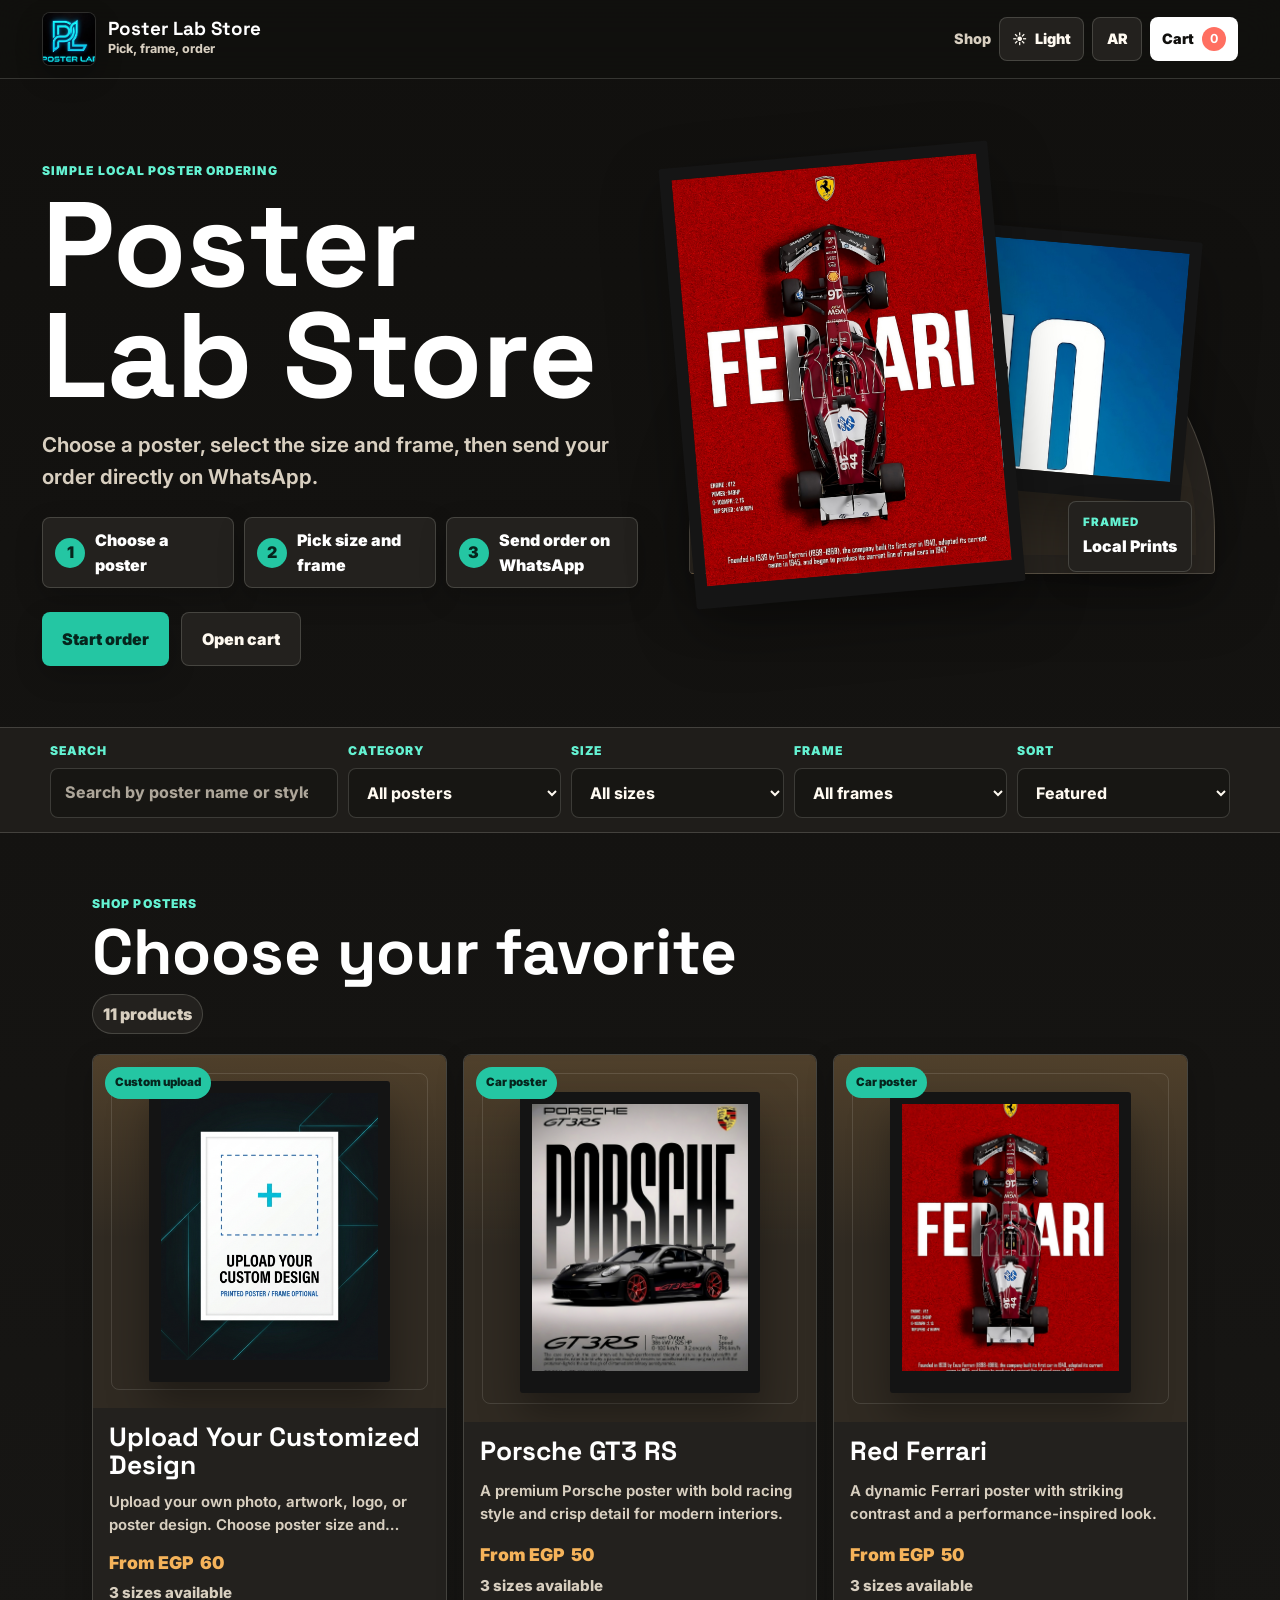
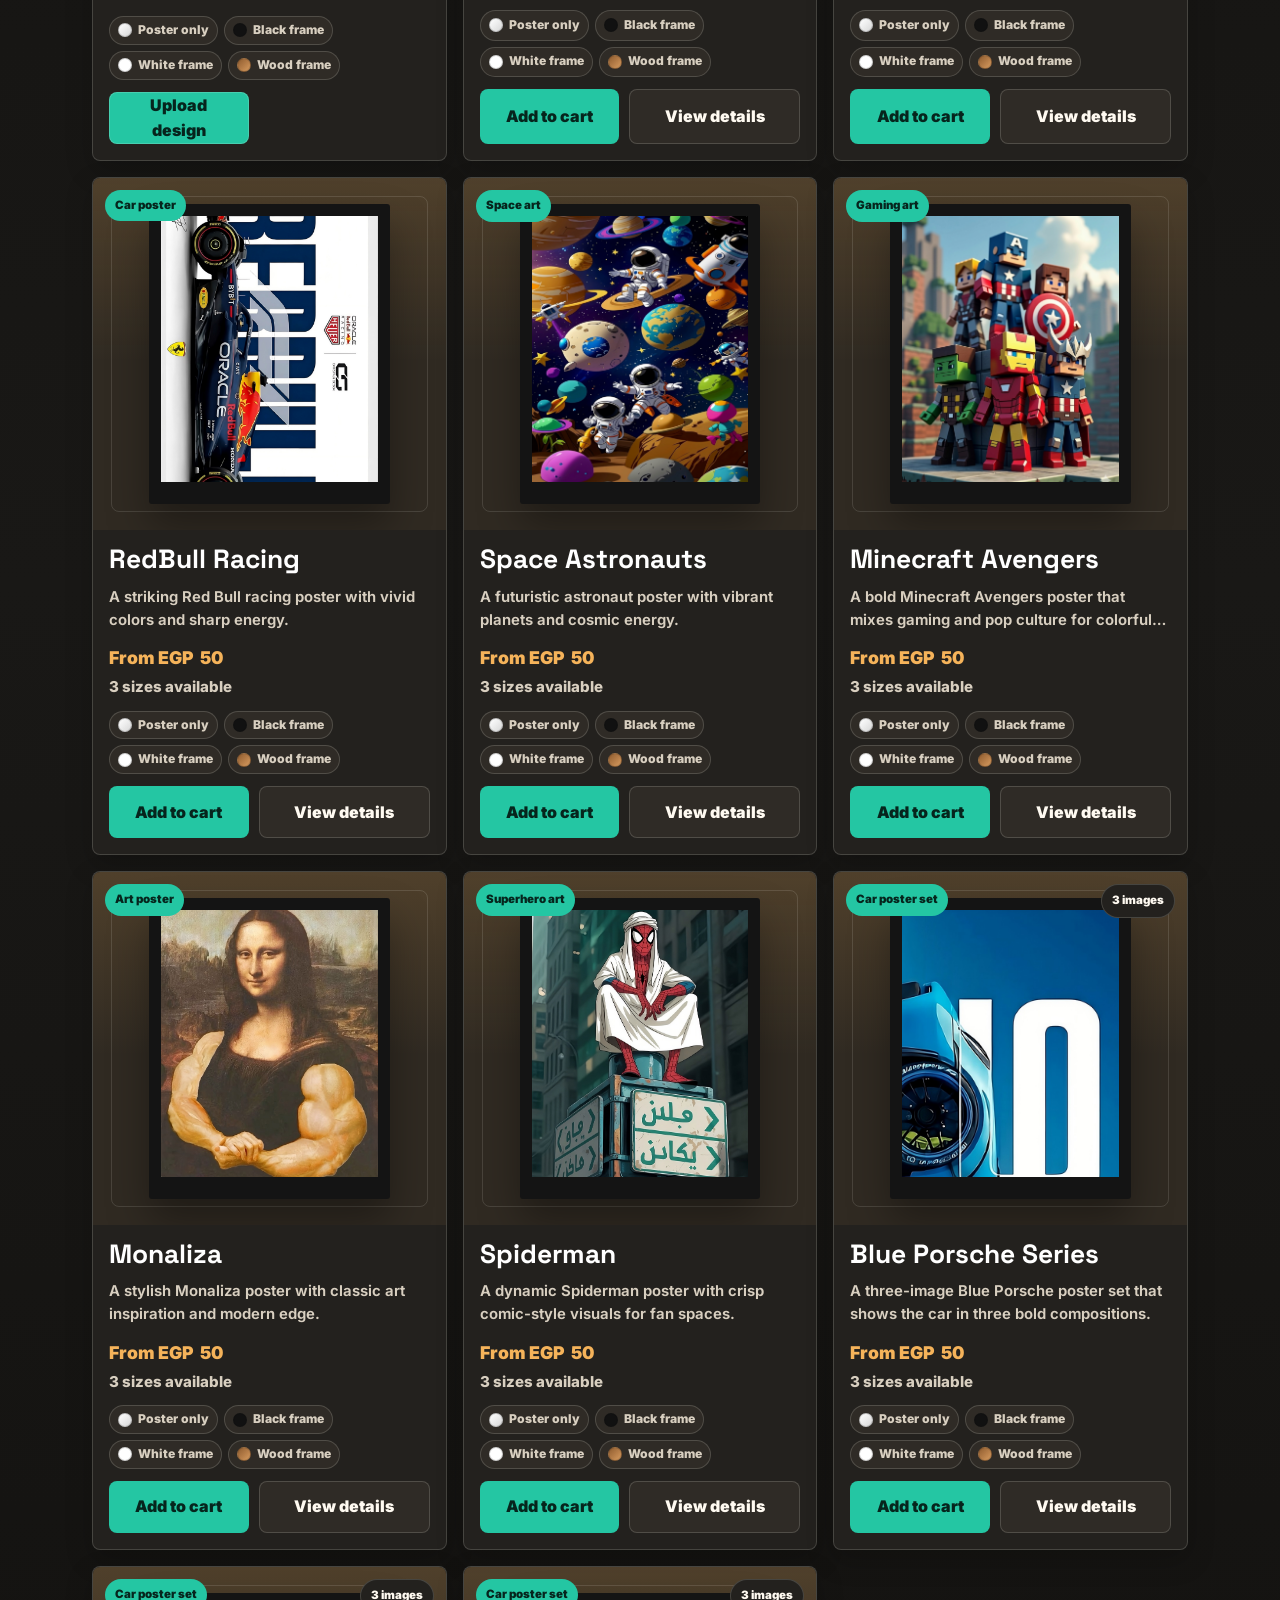
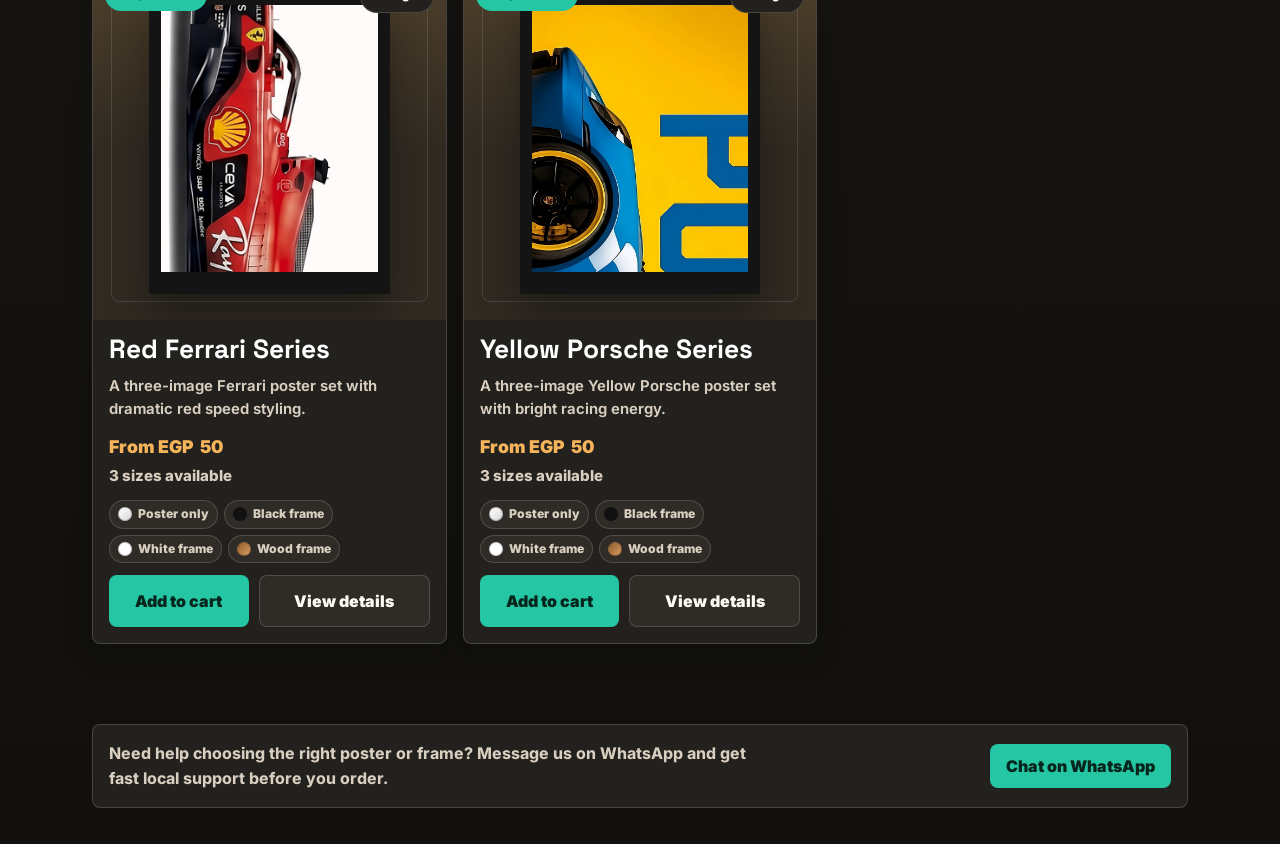
==== commit a3a50477: "1st commit" ====
--- a/index.html
+++ b/index.html
@@ -28,8 +28,12 @@
     </a>
     <nav class="header-actions" aria-label="Store navigation">
       <a href="#products" data-t="navShop">Shop</a>
+      <button class="theme-toggle" type="button" data-theme-toggle aria-label="Switch theme">
+        <span data-theme-icon aria-hidden="true">☀</span>
+        <span data-t="themeToggle">Light</span>
+      </button>
       <button class="lang-toggle" type="button" data-lang-toggle data-t="langToggle"
-        aria-label="Switch language">عربي</button>
+        aria-label="Switch language">AR</button>
       <button class="cart-button" type="button" data-open-cart aria-label="Open cart">
         <span data-t="navCart">Cart</span>
         <strong data-cart-count>0</strong>
@@ -45,6 +49,11 @@
         <p class="hero-text" data-t="heroText">Cars, paint studies, and bold
           wall art printed with black, white, or wood
           frames for rooms that deserve a focal point.</p>
+        <ol class="order-steps" aria-label="How to order">
+          <li data-t="stepChoose">Choose a poster</li>
+          <li data-t="stepCustomize">Pick size and frame</li>
+          <li data-t="stepWhatsapp">Send order on WhatsApp</li>
+        </ol>
         <div class="hero-actions">
           <a class="primary-link" href="#products" data-t="heroActionShop">Shop posters</a>
           <button class="secondary-link" type="button" data-open-cart data-t="heroActionCart">Open cart</button>
@@ -72,10 +81,10 @@
           <span data-t="categoryLabel">Category</span>
           <select id="categoryFilter">
             <option value="all" data-t="catAll">All posters</option>
+            <option value="cars" data-t="catCars">Cars</option>
+            <option value="abstract" data-t="catAbstract">Abstract</option>
             <option value="custom" data-t="catCustom">Custom upload</option>
-            <option value="cars" data-t="catCars">Cars</option>
             <option value="paint" data-t="catPaint">Paint art</option>
-            <option value="abstract" data-t="catAbstract">Abstract</option>
           </select>
         </label>
         <label>
--- a/styles.css
+++ b/styles.css
@@ -1,22 +1,52 @@
 :root {
   color-scheme: dark;
-  --ink: #ffffff;
-  --ink-2: #f8fafc;
-  --muted: #e2e8f0;
-  /* Brighter secondary text for high readability */
-  --paper: #090a0f;
-  --panel: rgba(22, 28, 38, 0.9);
-  --solid: #151821;
-  --line: rgba(255, 255, 255, 0.2);
-  /* High visibility borders */
-  --lime: #f59e0b;
-  --coral: #ff5b6e;
-  --aqua: #06b6d4;
-  --violet: #818cf8;
-  /* Brightened indigo */
-  --wood: #d97706;
-  --shadow: 0 20px 48px rgba(0, 0, 0, 0.6);
-  --radius: 12px;
+  --bg: #11100e;
+  --bg-soft: #191816;
+  --surface: #23211e;
+  --surface-2: #2f2b26;
+  --text: #fffaf1;
+  --text-strong: #ffffff;
+  --muted: #d8cfc0;
+  --line: rgba(255, 250, 241, 0.16);
+  --accent: #24c6a3;
+  --accent-strong: #64f2d2;
+  --accent-text: #06251d;
+  --lime: var(--accent);
+  --coral: var(--danger);
+  --warm: #f5b35a;
+  --danger: #ff6f61;
+  --shadow: 0 22px 60px rgba(0, 0, 0, 0.34);
+  --small-shadow: 0 10px 28px rgba(0, 0, 0, 0.2);
+  --radius: 8px;
+  --header-bg: rgba(17, 16, 14, 0.88);
+  --field-bg: #171613;
+  --poster-mat: #f8f3e8;
+  --poster-wall: #302a22;
+}
+
+:root[data-theme="light"] {
+  color-scheme: light;
+  --bg: #fbf7ef;
+  --bg-soft: #efe7da;
+  --surface: #ffffff;
+  --surface-2: #f4ecdf;
+  --text: #211f1b;
+  --text-strong: #12110f;
+  --muted: #6b6257;
+  --line: rgba(33, 31, 27, 0.14);
+  --accent: #0f9f85;
+  --accent-strong: #08715f;
+  --accent-text: #ffffff;
+  --lime: var(--accent);
+  --coral: var(--danger);
+  --warm: #d97c2b;
+  --danger: #d94c3d;
+  --shadow: 0 20px 55px rgba(54, 42, 25, 0.14);
+  --small-shadow: 0 9px 22px rgba(54, 42, 25, 0.1);
+  --header-bg: rgba(251, 247, 239, 0.9);
+  --field-bg: #ffffff;
+  --poster-mat: #fffdf8;
+  --poster-wall: #eadfce;
 }
 
 * {
@@ -31,27 +61,11 @@
   margin: 0;
   min-width: 320px;
   background:
-    radial-gradient(circle at 10% 20%, rgba(99, 102, 241, 0.08) 0%, transparent 40%),
-    radial-gradient(circle at 90% 80%, rgba(6, 182, 212, 0.06) 0%, transparent 45%),
-    linear-gradient(180deg, #090a0f 0%, #11131b 100%);
-  color: var(--ink);
+    linear-gradient(180deg, var(--bg) 0%, var(--bg-soft) 54%, var(--bg) 100%);
+  color: var(--text);
   font-family: Inter, system-ui, -apple-system, BlinkMacSystemFont, "Segoe UI", sans-serif;
-  font-size: 1.12rem;
-  line-height: 1.6;
-}
-
-body::before {
-  position: fixed;
-  inset: 0;
-  z-index: -1;
-  pointer-events: none;
-  content: "";
-  opacity: 0.16;
-  background-image:
-    linear-gradient(rgba(255, 255, 255, 0.035) 1px, transparent 1px),
-    linear-gradient(90deg, rgba(255, 255, 255, 0.035) 1px, transparent 1px);
-  background-size: 36px 36px;
-  mask-image: linear-gradient(to bottom, black, transparent 86%);
+  font-size: 1rem;
+  line-height: 1.55;
 }
 
 button,
@@ -66,31 +80,30 @@
   -webkit-tap-highlight-color: transparent;
 }
 
-/* Accessibility: Focus visible states */
+a {
+  color: inherit;
+  text-decoration: none;
+}
+
+img {
+  display: block;
+  max-width: 100%;
+}
+
 button:focus-visible,
 a:focus-visible,
 input:focus-visible,
 select:focus-visible,
 textarea:focus-visible {
-  outline: 2px solid var(--violet);
-  outline-offset: 2px;
+  outline: 3px solid var(--accent-strong);
+  outline-offset: 3px;
 }
 
 button:disabled,
 button:disabled:hover {
-  opacity: 0.5;
   cursor: not-allowed;
-  transform: none !important;
-}
-
-a {
-  color: inherit;
-  text-decoration: none;
-}
-
-img {
-  display: block;
-  max-width: 100%;
+  opacity: 0.55;
+  transform: none;
 }
 
 .site-header {
@@ -100,92 +113,120 @@
   display: flex;
   align-items: center;
   justify-content: space-between;
-  gap: 18px;
-  padding: 14px clamp(14px, 4vw, 42px);
-  border-bottom: 1px solid rgba(255, 255, 255, 0.12);
-  background: rgba(17, 19, 24, 0.78);
-  color: #fff;
+  gap: 14px;
+  padding: 12px clamp(14px, 4vw, 42px);
+  border-bottom: 1px solid var(--line);
+  background: var(--header-bg);
+  color: var(--text);
   backdrop-filter: blur(18px);
 }
 
 .brand {
   display: flex;
+  min-width: 0;
   align-items: center;
   gap: 12px;
-  min-width: 0;
 }
 
 .brand-mark {
   display: grid;
-  width: 58px;
-  height: 58px;
+  width: 54px;
+  height: 54px;
+  flex: 0 0 54px;
   place-items: center;
-  border-radius: var(--radius);
-  background: #050607;
-  box-shadow: 0 0 28px rgba(31, 215, 199, 0.34), 0 10px 28px rgba(0, 0, 0, 0.22);
+  border: 1px solid var(--line);
+  border-radius: var(--radius);
+  background: #050505;
   overflow: hidden;
+  box-shadow: var(--small-shadow);
 }
 
 .brand-mark img {
   width: 100%;
   height: 100%;
   object-fit: cover;
-  transform: scale(1.34);
+  transform: scale(1.28);
+}
+
+.brand strong,
+.hero h1,
+.store-section h2,
+.detail-copy h2,
+.drawer-header h2,
+.confirmation-header h3 {
+  font-family: "Space Grotesk", Inter, sans-serif;
 }
 
 .brand strong {
   display: block;
-  font-family: "Space Grotesk", Inter, sans-serif;
-  font-size: clamp(1rem, 3vw, 1.2rem);
-}
-
-.brand small,
-.eyebrow,
-label span,
-.confirmation-methods span {
+  color: var(--text-strong);
+  font-size: clamp(1rem, 3vw, 1.18rem);
+  line-height: 1.05;
+}
+
+.brand small {
+  display: block;
   color: var(--muted);
-  font-size: 0.95rem;
-  font-weight: 850;
-  letter-spacing: 0.03em;
-  text-transform: uppercase;
-}
-
-.site-header .brand small {
-  color: rgba(255, 255, 255, 0.62);
+  font-size: 0.78rem;
+  font-weight: 750;
 }
 
 .header-actions {
   display: flex;
   align-items: center;
-  gap: clamp(8px, 2vw, 18px);
-  font-size: 0.93rem;
+  gap: 8px;
+  font-size: 0.9rem;
   font-weight: 850;
 }
 
 .header-actions>a {
   display: none;
-  color: rgba(255, 255, 255, 0.82);
-}
-
+  color: var(--muted);
+}
+
+.theme-toggle,
+.lang-toggle,
 .cart-button,
 .primary-link,
 .secondary-link,
 .checkout-button,
 .detail-add,
 .secondary-button,
-.icon-button {
+.icon-button,
+.quick-order-btn,
+.view-customize-btn {
+  min-height: 44px;
   border: 0;
   border-radius: var(--radius);
   cursor: pointer;
   font-weight: 900;
-  transition: all 200ms ease;
-}
-
+  transition: transform 160ms ease, box-shadow 160ms ease, background 160ms ease, border-color 160ms ease;
+}
+
+.theme-toggle,
+.lang-toggle,
 .cart-button {
-  display: flex;
+  display: inline-flex;
   align-items: center;
-  gap: 9px;
-  padding: 10px 12px;
+  justify-content: center;
+  gap: 8px;
+  padding: 0 12px;
+}
+
+.theme-toggle,
+.lang-toggle {
+  border: 1px solid var(--line);
+  background: var(--surface);
+  color: var(--text);
+}
+
+.lang-toggle {
+  min-width: 50px;
+}
+
+.cart-button {
+  background: var(--text-strong);
+  color: var(--bg);
 }
 
 .cart-button strong {
@@ -194,54 +235,104 @@
   height: 24px;
   place-items: center;
   border-radius: 999px;
-  background: var(--coral);
+  background: var(--danger);
   color: #fff;
+  font-size: 0.78rem;
+}
+
+.theme-toggle:hover,
+.lang-toggle:hover,
+.cart-button:hover {
+  transform: translateY(-1px);
+  box-shadow: var(--small-shadow);
 }
 
 .hero {
   display: grid;
   grid-template-columns: 1fr;
   gap: 28px;
-  min-height: 86vh;
-  padding: clamp(34px, 7vw, 88px) clamp(16px, 4vw, 42px) 26px;
+  min-height: 72vh;
+  padding: clamp(30px, 5vw, 64px) clamp(16px, 4vw, 42px) clamp(20px, 4vw, 42px);
   overflow: hidden;
 }
 
 .hero-copy {
   align-self: center;
+  max-width: 760px;
+}
+
+.eyebrow,
+label span,
+.confirmation-methods span {
+  margin: 0;
+  color: var(--accent-strong);
+  font-size: 0.76rem;
+  font-weight: 900;
+  letter-spacing: 0.09em;
+  text-transform: uppercase;
+}
+
+.hero h1 {
   max-width: 820px;
-  animation: rise-in 680ms ease both;
-}
-
-.hero h1,
-.store-section h2,
-.detail-copy h2,
-.drawer-header h2 {
-  margin: 0;
-  font-family: "Space Grotesk", Inter, sans-serif;
-  line-height: 0.98;
-}
-
-.hero h1 {
-  max-width: 860px;
-  margin-top: 12px;
-  font-size: clamp(3.4rem, 11vw, 9.5rem);
+  margin: 10px 0 0;
+  color: var(--text-strong);
+  font-size: clamp(3rem, 10vw, 7.5rem);
+  line-height: 0.92;
+  letter-spacing: 0;
 }
 
 .hero-text {
-  max-width: 640px;
-  color: #505562;
-  font-size: clamp(1rem, 2.4vw, 1.32rem);
-  font-weight: 500;
-  line-height: 1.6;
-  letter-spacing: 0.2px;
+  max-width: 620px;
+  margin: 18px 0 0;
+  color: var(--muted);
+  font-size: clamp(1.05rem, 2.2vw, 1.28rem);
+  font-weight: 650;
+}
+
+.order-steps {
+  display: grid;
+  grid-template-columns: 1fr;
+  gap: 10px;
+  max-width: 680px;
+  margin: 24px 0 0;
+  padding: 0;
+  list-style: none;
+  counter-reset: order-step;
+}
+
+.order-steps li {
+  display: flex;
+  align-items: center;
+  gap: 10px;
+  min-height: 48px;
+  padding: 10px 12px;
+  border: 1px solid var(--line);
+  border-radius: var(--radius);
+  background: var(--surface);
+  color: var(--text-strong);
+  box-shadow: var(--small-shadow);
+  font-weight: 900;
+  counter-increment: order-step;
+}
+
+.order-steps li::before {
+  display: grid;
+  width: 30px;
+  height: 30px;
+  flex: 0 0 30px;
+  place-items: center;
+  border-radius: 999px;
+  background: var(--accent);
+  color: var(--accent-text);
+  content: counter(order-step);
+  font-weight: 950;
 }
 
 .hero-actions {
   display: flex;
   flex-wrap: wrap;
   gap: 12px;
-  margin-top: 26px;
+  margin-top: 24px;
 }
 
 .primary-link,
@@ -250,354 +341,348 @@
 .detail-add,
 .secondary-button {
   display: inline-flex;
+  align-items: center;
   justify-content: center;
-  min-height: 48px;
-  align-items: center;
-  padding: 13px 18px;
-  transition: transform 180ms ease, box-shadow 180ms ease, background 180ms ease;
+  min-height: 54px;
+  padding: 0 20px;
+  font-size: 1rem;
 }
 
 .primary-link,
 .checkout-button,
 .detail-add {
-  background: var(--lime);
-  color: #000000;
-  box-shadow: 0 14px 34px rgba(245, 158, 11, 0.25);
-  font-size: 1.2rem;
-  min-height: 56px;
-  font-weight: 900;
-  border: 2px solid #ffffff;
+  background: var(--accent);
+  color: var(--accent-text);
+  box-shadow: var(--small-shadow);
 }
 
 .secondary-link,
 .secondary-button {
-  background: rgba(30, 41, 59, 0.8);
-  color: #ffffff;
-  box-shadow: inset 0 0 0 2px rgba(255, 255, 255, 0.4), 0 12px 28px rgba(0, 0, 0, 0.3);
-  font-size: 1.15rem;
-  min-height: 56px;
-  font-weight: 800;
-  border: none;
+  border: 1px solid var(--line);
+  background: var(--surface);
+  color: var(--text);
 }
 
 .primary-link:hover,
 .checkout-button:hover,
-.detail-add:hover {
-  transform: translateY(-3px);
-  background: #f59e0b;
-  box-shadow: 0 18px 48px rgba(245, 158, 11, 0.4);
+.detail-add:hover,
+.view-customize-btn:hover,
+.quick-order-btn:hover {
+  transform: translateY(-2px);
+  background: var(--accent-strong);
+  box-shadow: var(--shadow);
 }
 
 .secondary-link:hover,
 .secondary-button:hover {
-  transform: translateY(-3px);
-  background: rgba(30, 41, 59, 1);
-  box-shadow: inset 0 0 0 2px #ffffff, 0 14px 36px rgba(0, 0, 0, 0.4);
-}
-
-.primary-link:active,
-.secondary-link:active,
-.checkout-button:active,
-.detail-add:active,
-.secondary-button:active {
-  transform: translateY(-1px);
+  transform: translateY(-2px);
+  border-color: var(--accent);
+  box-shadow: var(--small-shadow);
 }
 
 .hero-stage {
   position: relative;
-  min-height: 460px;
-  animation: rise-in 760ms 120ms ease both;
+  min-height: 380px;
+  align-self: center;
 }
 
 .hero-stage::before {
   position: absolute;
-  inset: 12% 4% 4% 6%;
+  inset: 12% 4% 8%;
+  border: 1px solid var(--line);
+  border-radius: 999px 999px 16px 16px;
+  background:
+    linear-gradient(145deg, color-mix(in srgb, var(--warm) 28%, transparent), transparent 48%),
+    var(--poster-wall);
   content: "";
-  border-radius: 999px;
-  background: linear-gradient(135deg, rgba(31, 215, 199, 0.24), rgba(255, 91, 110, 0.18), rgba(204, 255, 51, 0.2));
-  filter: blur(24px);
+  box-shadow: inset 0 0 0 18px color-mix(in srgb, var(--surface) 48%, transparent), var(--shadow);
 }
 
 .hero-card {
   position: absolute;
-  width: min(55vw, 360px);
-  border: 8px solid #000000;
-  border-radius: var(--radius);
+  width: min(58vw, 330px);
+  border: 12px solid #151515;
+  border-bottom-width: 22px;
+  border-radius: 3px;
+  background: var(--poster-mat);
   box-shadow: var(--shadow);
-  animation: float-poster 5.8s ease-in-out infinite;
+  animation: float-poster 6s ease-in-out infinite;
 }
 
 .hero-card-one {
   right: 8%;
-  top: 10px;
-  transform: rotate(6deg);
+  top: 4px;
+  transform: rotate(5deg);
 }
 
 .hero-card-two {
-  left: 4%;
-  bottom: 10px;
-  transform: rotate(-7deg);
+  left: 2%;
+  bottom: 8px;
+  transform: rotate(-5deg);
   animation-delay: -2.8s;
 }
 
 .lab-badge {
   position: absolute;
-  right: 6%;
-  bottom: 34px;
-  padding: 18px 20px;
-  border-radius: var(--radius);
-  background: rgba(17, 19, 24, 0.9);
-  color: #fff;
-  box-shadow: var(--shadow);
-  backdrop-filter: blur(12px);
-}
-
-.lab-badge span,
-.lab-badge strong {
-  display: block;
-}
-
-.lab-badge span {
-  color: var(--lime);
-  font-size: 0.74rem;
+  right: 8%;
+  bottom: 32px;
+  display: grid;
+  gap: 2px;
+  padding: 12px 14px;
+  border: 1px solid var(--line);
+  border-radius: var(--radius);
+  background: var(--surface);
+  color: var(--text);
+  box-shadow: var(--small-shadow);
+}
+
+.lab-badge span:first-child {
+  color: var(--accent-strong);
+  font-size: 0.72rem;
+  font-weight: 950;
+  letter-spacing: 0.08em;
+  text-transform: uppercase;
+}
+
+.lab-badge span:last-child {
+  color: var(--text-strong);
   font-weight: 900;
-  text-transform: uppercase;
-}
-
-.lab-badge strong {
-  font-family: "Space Grotesk", Inter, sans-serif;
-  font-size: 1.4rem;
 }
 
 .toolbar-band {
-  padding: 18px clamp(16px, 4vw, 42px);
-  background: rgba(17, 19, 24, 0.94);
+  padding: 14px clamp(16px, 4vw, 42px);
+  border-block: 1px solid var(--line);
+  background: color-mix(in srgb, var(--surface) 76%, var(--bg));
 }
 
 .toolbar {
   display: grid;
-  grid-template-columns: 1fr 1fr;
-  gap: 12px;
+  grid-template-columns: 1fr;
+  gap: 10px;
   max-width: 1180px;
   margin: 0 auto;
 }
 
 label {
   display: grid;
-  gap: 8px;
-}
-
-label span {
-  font-size: 0.93rem;
-  font-weight: 700;
-  letter-spacing: 0.3px;
-}
-
-.toolbar label span {
-  color: rgba(255, 255, 255, 0.76);
+  gap: 7px;
 }
 
 input,
 select,
 textarea {
   width: 100%;
-  border: 2px solid var(--line);
-  border-radius: var(--radius);
-  background: rgba(18, 20, 26, 0.85);
-  color: var(--ink);
+  border: 1px solid var(--line);
+  border-radius: var(--radius);
+  background: var(--field-bg);
+  color: var(--text);
   outline: none;
-  transition: border-color 200ms ease, box-shadow 200ms ease, background 200ms ease;
-  font-size: 1.15rem;
-  font-weight: 700;
+  transition: border-color 160ms ease, box-shadow 160ms ease, background 160ms ease;
 }
 
 input,
 select {
-  min-height: 56px;
-  padding: 0 16px;
+  min-height: 50px;
+  padding: 0 14px;
+  font-weight: 750;
 }
 
 textarea {
-  padding: 16px;
+  min-height: 116px;
+  padding: 14px;
   resize: vertical;
-  min-height: 120px;
+}
+
+input::placeholder,
+textarea::placeholder {
+  color: var(--muted);
+  opacity: 0.78;
 }
 
 input:hover,
 select:hover,
-textarea:hover {
-  border-color: rgba(99, 102, 241, 0.3);
-  background: rgba(18, 20, 26, 0.95);
-}
-
+textarea:hover,
 input:focus,
 select:focus,
 textarea:focus {
-  border-color: var(--violet);
-  background: #11131c;
-  box-shadow: 0 0 0 4px rgba(99, 102, 241, 0.25);
-}
-
-input::placeholder,
-textarea::placeholder {
-  color: var(--muted);
-  opacity: 0.6;
-}
-
-input:invalid:not(:placeholder-shown),
-textarea:invalid:not(:placeholder-shown) {
-  border-color: var(--coral);
-}
-
-input:valid:not(:placeholder-shown),
-textarea:valid:not(:placeholder-shown) {
-  border-color: var(--aqua);
-}
-
-.search-box {
-  grid-column: 1 / -1;
+  border-color: var(--accent);
+  box-shadow: 0 0 0 4px color-mix(in srgb, var(--accent) 18%, transparent);
 }
 
 .store-section,
 .detail-shell {
   max-width: 1180px;
   margin: 0 auto;
-  padding: clamp(34px, 6vw, 72px) clamp(16px, 4vw, 42px);
+  padding: clamp(28px, 5vw, 62px) clamp(16px, 4vw, 42px);
 }
 
 .section-heading {
-  display: flex;
-  align-items: end;
-  justify-content: space-between;
-  gap: 16px;
-  margin-bottom: 24px;
+  display: grid;
+  gap: 10px;
+  margin-bottom: 20px;
 }
 
 .section-heading h2 {
+  margin: 6px 0 0;
+  color: var(--text-strong);
   font-size: clamp(2rem, 5vw, 4rem);
+  line-height: 1;
 }
 
 .section-heading>p {
+  width: max-content;
+  margin: 0;
+  padding: 7px 10px;
+  border: 1px solid var(--line);
+  border-radius: 999px;
+  background: var(--surface);
   color: var(--muted);
   font-weight: 900;
 }
 
 .product-grid {
   display: grid;
-  grid-template-columns: repeat(2, minmax(0, 1fr));
-  gap: clamp(10px, 3vw, 24px);
+  grid-template-columns: 1fr;
+  gap: 16px;
 }
 
 .product-card {
-  position: relative;
-  display: grid;
-  gap: 12px;
-  border: 1px solid var(--line);
-  border-radius: var(--radius);
-  background: var(--panel);
-  box-shadow: 0 8px 24px rgba(0, 0, 0, 0.3);
+  display: grid;
   overflow: hidden;
-  animation: card-in 540ms ease both;
+  border: 1px solid var(--line);
+  border-radius: var(--radius);
+  background: var(--surface);
+  box-shadow: var(--small-shadow);
+  animation: card-in 460ms ease both;
   animation-delay: var(--delay);
-  backdrop-filter: blur(16px);
-  transition: transform 220ms ease, box-shadow 220ms ease, border-color 220ms ease, background 220ms ease;
+  transition: transform 170ms ease, box-shadow 170ms ease, border-color 170ms ease;
 }
 
 .product-card:hover {
-  transform: translateY(-8px);
-  border-color: var(--lime);
-  background: rgba(30, 41, 59, 0.85);
-  box-shadow: 0 16px 48px rgba(0, 0, 0, 0.5);
+  transform: translateY(-4px);
+  border-color: var(--accent);
+  box-shadow: var(--shadow);
 }
 
 .product-media {
   position: relative;
   display: grid;
+  min-height: 250px;
   place-items: center;
+  padding: 26px 18px;
+  background:
+    linear-gradient(180deg, color-mix(in srgb, var(--warm) 16%, transparent), transparent 52%),
+    var(--poster-wall);
+  overflow: hidden;
+}
+
+.product-media::before {
+  position: absolute;
+  inset: 18px;
+  border: 1px solid color-mix(in srgb, var(--text) 12%, transparent);
+  border-radius: var(--radius);
+  content: "";
+}
+
+.product-media img {
+  position: relative;
+  z-index: 1;
+  width: min(76%, 270px);
   aspect-ratio: 4 / 5;
-  background:
-    linear-gradient(135deg, rgba(255, 255, 255, 0.8), rgba(255, 255, 255, 0.34)),
-    linear-gradient(150deg, rgba(31, 215, 199, 0.18), rgba(255, 91, 110, 0.13));
-  overflow: hidden;
-}
-
-/* Removed shimmer hover effect to prevent white fade on images */
-
-.product-media img {
-  width: 78%;
-  height: 84%;
-  border: 10px solid #15171d;
-  background: #ffffff;
-  border-radius: 2px;
+  border: 12px solid #141414;
+  border-bottom-width: 22px;
+  border-radius: 3px;
+  background: var(--poster-mat);
   object-fit: cover;
-  box-shadow: 0 25px 50px rgba(0, 0, 0, 0.75);
-  transition: transform 420ms ease;
+  box-shadow: 0 22px 40px rgba(0, 0, 0, 0.34);
+  transition: transform 220ms ease;
 }
 
 .product-card:hover .product-media img {
-  transform: scale(1.035) rotate(-1deg);
-}
-
-.product-tag {
-  position: absolute;
-  left: 10px;
-  top: 10px;
-  z-index: 2;
-  padding: 7px 9px;
-  border-radius: 999px;
-  background: rgba(204, 255, 51, 0.92);
-  color: var(--ink);
-  font-size: 0.7rem;
-  font-weight: 900;
-}
-
+  transform: scale(1.025);
+}
+
+.product-tag,
 .product-gallery-badge {
   position: absolute;
-  right: 10px;
-  top: 10px;
   z-index: 2;
+  top: 12px;
   padding: 7px 10px;
   border-radius: 999px;
-  background: rgba(17, 19, 24, 0.88);
-  color: #fff;
   font-size: 0.72rem;
-  font-weight: 700;
-  letter-spacing: 0.01em;
-}
-
-.product-media {
-  display: grid;
-  gap: 10px;
-  padding: 0 12px 14px;
+  font-weight: 950;
+}
+
+.product-tag {
+  left: 12px;
+  background: var(--accent);
+  color: var(--accent-text);
+}
+
+.product-gallery-badge {
+  right: 12px;
+  border: 1px solid var(--line);
+  background: var(--surface);
+  color: var(--text);
+}
+
+.product-info {
+  display: grid;
+  gap: 12px;
+  padding: 16px;
 }
 
 .product-info h3 {
   margin: 0;
+  color: var(--text-strong);
   font-family: "Space Grotesk", Inter, sans-serif;
-  font-size: clamp(0.98rem, 3.4vw, 1.35rem);
-  line-height: 1.06;
+  font-size: clamp(1.25rem, 3.5vw, 1.65rem);
+  line-height: 1.04;
+}
+
+.product-summary {
+  display: -webkit-box;
+  min-height: 3.1em;
+  margin: 0;
+  overflow: hidden;
+  color: var(--muted);
+  font-size: 0.93rem;
+  font-weight: 650;
+  -webkit-box-orient: vertical;
+  -webkit-line-clamp: 2;
 }
 
 .product-meta {
+  display: grid;
+  gap: 4px;
+  color: var(--muted);
+  font-size: 0.94rem;
+  font-weight: 800;
+}
+
+.product-meta span:first-child {
+  color: var(--warm);
+  font-size: 1.1rem;
+  font-weight: 950;
+}
+
+.swatch-row {
   display: flex;
   flex-wrap: wrap;
-  justify-content: space-between;
-  gap: 8px;
-  color: var(--muted);
-  font-size: 0.82rem;
-  font-weight: 800;
+  gap: 6px;
 }
 
 .frame-swatch {
   display: inline-flex;
   align-items: center;
-  gap: 5px;
-  min-height: 24px;
+  gap: 6px;
+  min-height: 28px;
   padding: 4px 8px;
+  border: 1px solid var(--line);
   border-radius: 999px;
-  background: #252731;
+  background: var(--surface-2);
   color: var(--muted);
-  font-size: 0.72rem;
+  font-size: 0.76rem;
   font-weight: 850;
 }
 
@@ -606,14 +691,14 @@
   display: inline-block;
   width: 12px;
   height: 12px;
+  border: 1px solid rgba(17, 17, 17, 0.2);
   border-radius: 999px;
   content: "";
-  border: 1px solid rgba(17, 19, 24, 0.18);
 }
 
 .frame-swatch.black::before,
 .dot.black {
-  background: #111318;
+  background: #111;
 }
 
 .frame-swatch.white::before,
@@ -623,66 +708,63 @@
 
 .frame-swatch.wood::before,
 .dot.wood {
-  background: linear-gradient(135deg, #8f5c2f, #d59a5d);
+  background: linear-gradient(135deg, #8f5c2f, #d69a5e);
 }
 
 .frame-swatch.none::before,
 .dot.none {
-  background: linear-gradient(135deg, #f8fafc, #dbe3ec);
+  background: linear-gradient(135deg, #fff, #d8d8d8);
 }
 
 .card-actions {
   display: grid;
   grid-template-columns: 1fr;
-  margin-top: 10px;
-}
-
-.view-customize-btn {
+  gap: 10px;
+}
+
+.view-customize-btn,
+.quick-order-btn {
   display: inline-flex;
-  min-height: 56px;
   align-items: center;
   justify-content: center;
-  border: 2px solid #ffffff;
-  border-radius: var(--radius);
-  background: var(--lime);
-  color: #000000;
-  font-weight: 900;
-  font-size: 1.15rem;
-  box-shadow: 0 10px 24px rgba(245, 158, 11, 0.2);
-  transition: all 220ms ease;
-  width: 100%;
-}
-
-.view-customize-btn:hover {
-  background: #f59e0b;
-  transform: translateY(-2px);
-  box-shadow: 0 12px 28px rgba(245, 158, 11, 0.35);
+  min-height: 52px;
+  padding: 0 14px;
+  text-align: center;
+}
+
+.view-customize-btn {
+  border: 1px solid var(--line);
+  background: var(--surface-2);
+  color: var(--text);
+}
+
+.card-actions .view-customize-btn:only-child {
+  background: var(--accent);
+  color: var(--accent-text);
+}
+
+.quick-order-btn {
+  background: var(--accent);
+  color: var(--accent-text);
 }
 
 .empty-state {
   grid-column: 1 / -1;
-  padding: 42px;
-  border: 1px dashed rgba(17, 19, 24, 0.28);
-  border-radius: var(--radius);
-  background: rgba(255, 255, 255, 0.62);
+  padding: 34px;
+  border: 1px dashed var(--line);
+  border-radius: var(--radius);
+  background: var(--surface);
   text-align: center;
 }
 
-.detail-shell {
-  padding-top: 20px;
-}
-
 .detail {
   display: grid;
-  grid-template-columns: 1fr;
-  gap: 26px;
-  border-radius: var(--radius);
-  background: rgba(15, 23, 42, 0.95);
+  gap: 24px;
+  border: 1px solid var(--line);
+  border-radius: var(--radius);
+  background: var(--surface);
   padding: clamp(16px, 3vw, 28px);
-  box-shadow: 0 25px 70px rgba(0, 0, 0, 0.6);
-  animation: rise-in 420ms ease both;
-  backdrop-filter: blur(14px);
-  border: 1px solid rgba(255, 255, 255, 0.1);
+  box-shadow: var(--shadow);
 }
 
 .detail-gallery {
@@ -692,114 +774,114 @@
 
 .detail-main-image {
   display: grid;
+  min-height: 420px;
   place-items: center;
-  min-height: 420px;
+  border-radius: var(--radius);
+  background:
+    linear-gradient(160deg, color-mix(in srgb, var(--accent) 18%, transparent), transparent),
+    var(--poster-wall);
+  overflow: hidden;
+}
+
+.detail-main-image img {
+  width: min(74%, 430px);
   aspect-ratio: 4 / 5;
-  border-radius: var(--radius);
-  background: linear-gradient(140deg, rgba(31, 215, 199, 0.16), rgba(255, 255, 255, 0.9));
-  overflow: hidden;
-}
-
-.detail-main-image img {
-  width: 82%;
-  height: 86%;
   object-fit: cover;
-  border-radius: 4px;
-  box-shadow: 0 28px 64px rgba(17, 19, 24, 0.22);
-  transition: transform 240ms ease;
-}
-
-.detail-main-image img:hover {
-  transform: scale(1.02);
+  background: var(--poster-mat);
+  box-shadow: var(--shadow);
 }
 
 .detail-main-image.frame-black img {
-  border: 20px solid #111318;
-  background: #ffffff;
-  box-shadow: 0 45px 85px rgba(0, 0, 0, 0.85);
+  border: 22px solid #111;
+  border-bottom-width: 34px;
 }
 
 .detail-main-image.frame-white img {
-  border: 20px solid #f3f4f6;
-  background: #ffffff;
-  box-shadow: 0 45px 85px rgba(0, 0, 0, 0.85);
+  border: 22px solid #f5f1e8;
+  border-bottom-width: 34px;
 }
 
 .detail-main-image.frame-wood img {
-  border: 20px solid var(--wood);
-  background: #ffffff;
-  box-shadow: 0 45px 85px rgba(0, 0, 0, 0.85);
+  border: 22px solid var(--warm);
+  border-bottom-width: 34px;
 }
 
 .detail-main-image.frame-none img {
   border: 0;
+}
+
+.thumb-row {
+  display: grid;
+  grid-template-columns: repeat(auto-fit, minmax(86px, 1fr));
+  gap: 8px;
+}
+
+.thumb-row button {
   padding: 0;
-  box-shadow: 0 25px 60px rgba(0, 0, 0, 0.7);
-}
-
-.thumb-row {
-  display: grid;
-  grid-template-columns: repeat(auto-fit, minmax(100px, 1fr));
-  gap: 10px;
-}
-
-.thumb-row button {
-  position: relative;
-  border: 0;
-  border-radius: var(--radius);
-  padding: 0;
-  background: #fff;
+  border: 2px solid transparent;
+  border-radius: var(--radius);
+  background: var(--surface-2);
   cursor: pointer;
   overflow: hidden;
-  box-shadow: inset 0 0 0 1px var(--line);
-  transition: transform 180ms ease, box-shadow 180ms ease, border-color 180ms ease;
-}
-
-.thumb-row button:hover {
-  transform: translateY(-1px);
-  box-shadow: 0 16px 28px rgba(17, 19, 24, 0.1);
 }
 
 .thumb-row button.is-active {
-  border-color: rgba(31, 215, 199, 0.9);
-  box-shadow: 0 14px 30px rgba(31, 215, 199, 0.16);
+  border-color: var(--accent);
 }
 
 .thumb-row img {
+  width: 100%;
   aspect-ratio: 1;
-  width: 100%;
   object-fit: cover;
-  display: block;
 }
 
 .detail-copy {
   display: grid;
   align-content: start;
-  gap: 18px;
+  gap: 16px;
+}
+
+.back-link {
+  width: max-content;
+  color: var(--muted);
+  font-weight: 900;
+}
+
+.back-link:hover {
+  color: var(--accent-strong);
 }
 
 .detail-copy h2 {
-  font-size: clamp(2.2rem, 7vw, 5rem);
+  margin: 0;
+  color: var(--text-strong);
+  font-size: clamp(2.2rem, 6vw, 4.7rem);
+  line-height: 0.98;
 }
 
 .detail-copy p {
+  margin: 0;
   color: var(--muted);
-  font-weight: 600;
-  line-height: 1.65;
+  font-weight: 650;
 }
 
 .price-line {
-  display: flex;
-  flex-wrap: wrap;
-  gap: 10px;
-  align-items: center;
-  font-size: 1.55rem;
-  font-weight: 900;
+  display: grid;
+  gap: 2px;
+  padding: 14px;
+  border: 1px solid var(--line);
+  border-radius: var(--radius);
+  background: var(--surface-2);
+}
+
+.price-line span {
+  color: var(--warm);
+  font-size: 1.65rem;
+  font-weight: 950;
 }
 
 .price-line small {
   color: var(--muted);
-  font-size: 0.9rem;
+  font-weight: 850;
 }
 
 .variant-row {
@@ -808,125 +890,86 @@
 }
 
 .variant-options {
+  display: grid;
+  grid-template-columns: 1fr;
+  gap: 8px;
+}
+
+.variant-options button {
   display: flex;
-  flex-wrap: wrap;
-  gap: 8px;
-}
-
-.variant-options button {
-  display: inline-flex;
-  min-height: 56px;
-  padding: 8px 20px;
+  min-height: 52px;
   align-items: center;
+  justify-content: flex-start;
   gap: 10px;
-  border: 2px solid rgba(255, 255, 255, 0.4);
-  border-radius: var(--radius);
-  background: rgba(30, 41, 59, 0.6);
-  color: #ffffff;
+  padding: 10px 14px;
+  border: 1px solid var(--line);
+  border-radius: var(--radius);
+  background: var(--surface-2);
+  color: var(--text);
   cursor: pointer;
-  font-weight: 800;
-  font-size: 1.15rem;
-  transition: all 200ms ease;
-}
-
-.variant-options button:hover:not(.is-selected) {
-  border-color: var(--violet);
-  background: rgba(30, 41, 59, 0.9);
+  font-weight: 900;
+  text-align: start;
 }
 
 .variant-options button.is-selected {
-  background: var(--lime);
-  color: #000000;
-  border-color: #ffffff;
-  border-width: 3px;
-  box-shadow: 0 0 16px rgba(245, 158, 11, 0.4);
-  font-weight: 900;
+  border-color: var(--accent);
+  background: var(--accent);
+  color: var(--accent-text);
 }
 
 .variant-options button>span:not(.dot) {
   display: grid;
   gap: 2px;
-  text-align: start;
 }
 
 .choice-hint {
   display: block;
-  color: rgba(255, 255, 255, 0.8);
-  font-size: 0.85rem;
-  font-weight: 700;
-  line-height: 1.25;
-}
-
-.variant-options button.is-selected .choice-hint {
-  color: rgba(0, 0, 0, 0.8);
+  color: currentColor;
+  opacity: 0.74;
+  font-size: 0.82rem;
 }
 
 .upload-section {
   display: grid;
-  gap: 12px;
-  width: 100%;
+  gap: 10px;
 }
 
 .upload-box {
   position: relative;
-  display: flex;
-  flex-direction: column;
-  align-items: center;
-  justify-content: center;
-  gap: 14px;
-  min-height: 180px;
-  padding: 24px;
-  border: 2px dashed rgba(99, 102, 241, 0.4);
-  border-radius: var(--radius);
-  background: rgba(99, 102, 241, 0.04);
+  display: grid;
+  min-height: 156px;
+  place-items: center;
+  gap: 10px;
+  padding: 22px;
+  border: 2px dashed color-mix(in srgb, var(--accent) 48%, var(--line));
+  border-radius: var(--radius);
+  background: var(--surface-2);
   text-align: center;
-  transition: all 250ms cubic-bezier(0.4, 0, 0.2, 1);
   cursor: pointer;
-  overflow: hidden;
-}
-
-.upload-box:hover {
-  border-color: rgba(6, 182, 212, 0.6);
-  background: rgba(6, 182, 212, 0.05);
-  box-shadow: 0 0 20px rgba(6, 182, 212, 0.08);
 }
 
 .upload-box.has-file {
   border-style: solid;
-  border-color: var(--violet);
-  background: rgba(99, 102, 241, 0.07);
+  border-color: var(--accent);
 }
 
 .upload-preview-thumb {
-  width: 64px;
-  height: 64px;
-  border-radius: 8px;
+  width: 72px;
+  height: 72px;
+  border-radius: var(--radius);
   object-fit: cover;
-  box-shadow: 0 4px 12px rgba(0, 0, 0, 0.3);
-  border: 2px solid rgba(255, 255, 255, 0.15);
-  pointer-events: none;
-}
-
-.upload-box-content {
-  display: flex;
-  flex-direction: column;
-  gap: 4px;
-  pointer-events: none;
 }
 
 .upload-box span {
-  font-weight: 700;
-  font-size: 0.95rem;
-  color: var(--ink);
   display: block;
+  color: var(--text-strong);
+  font-weight: 950;
 }
 
 .upload-box small {
+  display: block;
   color: var(--muted);
-  font-weight: 500;
-  line-height: 1.4;
-  font-size: 0.85rem;
-  display: block;
+  font-weight: 750;
 }
 
 .upload-box input[type="file"] {
@@ -937,55 +980,13 @@
 }
 
 .remove-upload-btn {
-  background: rgba(239, 68, 68, 0.15);
-  color: #f87171;
-  border: 1px solid rgba(239, 68, 68, 0.25);
-  border-radius: var(--radius);
-  min-height: 40px;
-  font-weight: 700;
-  font-size: 0.9rem;
+  min-height: 44px;
+  border: 1px solid color-mix(in srgb, var(--danger) 45%, transparent);
+  border-radius: var(--radius);
+  background: color-mix(in srgb, var(--danger) 14%, transparent);
+  color: var(--danger);
   cursor: pointer;
-  transition: all 180ms ease;
-  display: inline-flex;
-  align-items: center;
-  justify-content: center;
-  width: 100%;
-}
-
-.remove-upload-btn:hover {
-  background: rgba(239, 68, 68, 0.25);
-  color: #ef4444;
-  border-color: rgba(239, 68, 68, 0.4);
-}
-
-.confirmation-methods {
-  display: grid;
-  gap: 14px;
-  text-align: center;
-}
-
-.confirmation-methods article {
-  display: grid;
-  gap: 10px;
-  border: 1px solid var(--line);
-  border-radius: var(--radius);
-  background: rgba(255, 255, 255, 0);
-  padding: 18px;
-  box-shadow: 0 16px 40px rgba(17, 19, 24, 0.08);
-  text-align: center;
-}
-
-.confirmation-methods strong {
-  overflow-wrap: anywhere;
-  font-size: clamp(1.1rem, 4vw, 1.55rem);
-  text-align: center;
-}
-
-.confirmation-methods img {
-  width: min(100%, 290px);
-  border: 1px solid var(--line);
-  border-radius: var(--radius);
-  justify-self: center;
+  font-weight: 900;
 }
 
 .cart-drawer {
@@ -994,56 +995,21 @@
   z-index: 50;
   display: none;
   justify-content: end;
-  background: rgba(17, 19, 24, 0.54);
+  background: rgba(0, 0, 0, 0.48);
 }
 
 .cart-drawer.is-open {
   display: flex;
-}
-
-.toast-notification {
-  position: fixed;
-  left: 50%;
-  bottom: 24px;
-  transform: translateX(-50%);
-  display: grid;
-  gap: 10px;
-  width: min(92vw, 420px);
-  z-index: 60;
-  pointer-events: none;
-}
-
-.toast-notification .toast {
-  padding: 14px 18px;
-  border-radius: 999px;
-  background: rgba(17, 19, 24, 0.94);
-  color: #fff;
-  font-weight: 800;
-  text-align: center;
-  opacity: 0;
-  transform: translateY(18px);
-  transition: opacity 220ms ease, transform 220ms ease;
-  pointer-events: auto;
-}
-
-.toast-notification .toast.show {
-  opacity: 1;
-  transform: translateY(0);
-}
-
-[dir="rtl"] .toast-notification .toast {
-  direction: rtl;
-  text-align: right;
 }
 
 .drawer-panel {
   width: min(100%, 520px);
   min-height: 100%;
   overflow-y: auto;
-  background: linear-gradient(145deg, rgba(185, 31, 31, 0.98), rgba(25, 124, 90, 0.98)), var(--paper);
-  padding: 28px;
-  box-shadow: -22px 0 84px rgba(0, 0, 0, 0.26);
-  animation: drawer-in 260ms ease both;
+  background: var(--bg);
+  padding: 22px;
+  box-shadow: -22px 0 70px rgba(0, 0, 0, 0.28);
+  animation: drawer-in 220ms ease both;
 }
 
 .drawer-header {
@@ -1051,80 +1017,198 @@
   align-items: center;
   justify-content: space-between;
   gap: 16px;
-  margin-bottom: 18px;
+  margin-bottom: 16px;
 }
 
 .drawer-header h2 {
-  font-size: 2.3rem;
+  margin: 0;
+  color: var(--text-strong);
+  font-size: 2.2rem;
 }
 
 .icon-button {
   display: grid;
   width: 44px;
+  min-width: 44px;
   height: 44px;
   place-items: center;
-  background: rgba(255, 255, 255, 0.08);
-  color: var(--ink);
-  min-width: 44px;
-  box-shadow: 0 4px 12px rgba(0, 0, 0, 0.15);
-  font-size: 1.1rem;
-  box-shadow: inset 0 0 0 1px var(--line);
+  border: 1px solid var(--line);
+  background: var(--surface);
+  color: var(--text);
 }
 
 .cart-items {
   display: grid;
+  gap: 10px;
+}
+
+.cart-item {
+  display: grid;
+  grid-template-columns: 74px 1fr;
   gap: 12px;
-}
-
-.cart-item {
-  display: grid;
-  grid-template-columns: 78px 1fr auto;
-  gap: 14px;
   align-items: center;
-  border: 1px solid var(--line);
-  border-radius: 18px;
-  background: rgba(20, 22, 28, 0.6);
-  padding: 14px;
-}
-
-.cart-item h3 {
-  margin: 0 0 8px;
-}
-
-.cart-item p {
-  margin: 3px 0 0;
-}
-
-.cart-item>div {
-  min-width: 0;
+  padding: 12px;
+  border: 1px solid var(--line);
+  border-radius: var(--radius);
+  background: var(--surface);
 }
 
 .cart-item img {
+  width: 72px;
   aspect-ratio: 1;
-  width: 74px;
-  border-radius: 6px;
+  border-radius: var(--radius);
   object-fit: cover;
 }
 
 .cart-item h3 {
   margin: 0;
+  color: var(--text-strong);
+  font-size: 1rem;
+}
+
+.cart-item p {
+  margin: 4px 0 0;
+  color: var(--muted);
+  font-size: 0.9rem;
+  font-weight: 750;
+}
+
+.quantity-controls {
+  grid-column: 2;
+  display: flex;
+  align-items: center;
+  gap: 10px;
+}
+
+.quantity-controls button {
+  display: grid;
+  width: 42px;
+  height: 42px;
+  place-items: center;
+  border: 1px solid var(--line);
+  border-radius: 999px;
+  background: var(--surface-2);
+  color: var(--text);
+  cursor: pointer;
   font-size: 1.25rem;
-  font-weight: 800;
-  color: #ffffff;
-}
-
-.cart-item p {
-  margin: 6px 0 0;
+  font-weight: 950;
+}
+
+.quantity-controls strong {
+  min-width: 22px;
+  color: var(--text-strong);
+  text-align: center;
+}
+
+.checkout-form,
+.payment-confirmation {
+  display: grid;
+  gap: 12px;
+  margin-top: 16px;
+  padding-top: 16px;
+  border-top: 1px solid var(--line);
+}
+
+.checkout-form {
+  padding: 14px;
+  border: 1px solid var(--line);
+  border-radius: var(--radius);
+  background: var(--surface);
+}
+
+.checkout-form label {
+  padding: 10px;
+  border: 1px solid var(--line);
+  border-radius: var(--radius);
+  background: var(--surface-2);
+}
+
+.payment-confirmation[hidden],
+.checkout-form[hidden] {
+  display: none;
+}
+
+.payment-reminder,
+.confirmation-summary {
+  display: grid;
+  gap: 8px;
+  padding: 14px;
+  border: 1px solid color-mix(in srgb, var(--accent) 36%, var(--line));
+  border-radius: var(--radius);
+  background: color-mix(in srgb, var(--accent) 9%, var(--surface));
+}
+
+.payment-reminder small,
+.confirmation-header p,
+.confirmation-summary span {
   color: var(--muted);
-  font-size: 1.05rem;
-  font-weight: 700;
-  line-height: 1.5;
+}
+
+.confirmation-methods {
+  display: grid;
+  gap: 12px;
+}
+
+.confirmation-methods article {
+  display: grid;
+  gap: 8px;
+  padding: 16px;
+  border: 1px solid var(--line);
+  border-radius: var(--radius);
+  background: var(--surface);
+  text-align: center;
+}
+
+.confirmation-methods img {
+  width: min(100%, 290px);
+  justify-self: center;
+  border-radius: var(--radius);
+}
+
+.confirmation-actions {
+  display: grid;
+  gap: 10px;
+}
+
+.direct-checkout-form {
+  margin-top: 18px !important;
+  padding: 16px !important;
+  border: 1px solid var(--line) !important;
+  border-radius: var(--radius) !important;
+  background: var(--surface-2) !important;
+}
+
+.direct-checkout-form h3,
+.direct-checkout-form div {
+  color: var(--text-strong) !important;
+}
+
+.direct-checkout-form input {
+  min-height: 50px !important;
+  border: 1px solid var(--line) !important;
+  border-radius: var(--radius) !important;
+  background: var(--field-bg) !important;
+  color: var(--text) !important;
+}
+
+.uploaded-summary {
+  display: grid;
+  gap: 10px;
+}
+
+.uploaded-summary article {
+  display: grid;
+  gap: 8px;
+  padding: 10px;
+  border: 1px solid var(--line);
+  border-radius: var(--radius);
+  background: var(--surface);
 }
 
 .site-footer {
   max-width: 1180px;
   margin: 0 auto;
-  padding: clamp(22px, 4vw, 36px) clamp(16px, 4vw, 42px);
+  padding: 18px clamp(16px, 4vw, 42px) 36px;
 }
 
 .footer-panel {
@@ -1132,237 +1216,80 @@
   flex-wrap: wrap;
   align-items: center;
   justify-content: space-between;
-  gap: 14px;
-  padding-top: 14px;
-  border-top: 1px solid rgba(17, 19, 24, 0.12);
-  color: var(--ink);
+  gap: 12px;
+  padding: 16px;
+  border: 1px solid var(--line);
+  border-radius: var(--radius);
+  background: var(--surface);
 }
 
 .footer-panel p {
+  max-width: 650px;
   margin: 0;
-  color: var(--ink);
-  font-size: 0.95rem;
-  font-weight: 700;
+  color: var(--muted);
+  font-weight: 750;
 }
 
 .footer-link {
   display: inline-flex;
+  min-height: 44px;
   align-items: center;
   justify-content: center;
-  min-height: 44px;
-  padding: 0 20px;
+  padding: 0 16px;
+  border-radius: var(--radius);
+  background: var(--accent);
+  color: var(--accent-text);
+  font-weight: 950;
+}
+
+.toast-notification {
+  position: fixed;
+  left: 50%;
+  bottom: 22px;
+  z-index: 60;
+  display: grid;
+  width: min(92vw, 420px);
+  gap: 10px;
+  pointer-events: none;
+  transform: translateX(-50%);
+}
+
+.toast-notification .toast {
+  padding: 13px 16px;
   border-radius: 999px;
-  background: rgba(31, 215, 199, 0.18);
-  color: var(--ink);
+  background: var(--text-strong);
+  color: var(--bg);
+  box-shadow: var(--small-shadow);
   font-weight: 900;
-  text-decoration: none;
-  transition: transform 180ms ease, background 180ms ease;
-}
-
-.footer-link:hover,
-.footer-link:focus-visible {
-  background: rgba(31, 215, 199, 0.28);
-  transform: translateY(-1px);
-}
-
-button:focus-visible,
-a:focus-visible,
-input:focus-visible,
-select:focus-visible,
-textarea:focus-visible {
-  outline: 3px solid rgba(31, 215, 199, 0.9);
-  outline-offset: 3px;
-}
-
-.product-grid {
-  display: grid;
-  grid-template-columns: repeat(2, minmax(0, 1fr));
-  gap: clamp(10px, 3vw, 24px);
-}
-
-@media (min-width: 1080px) {
-  .product-grid {
-    grid-template-columns: repeat(3, minmax(0, 1fr));
-  }
-}
-
-.back-link {
-  display: inline-flex;
-  align-items: center;
-  gap: 10px;
-  color: var(--ink);
-  font-weight: 900;
-  text-decoration: none;
-}
-
-.back-link:hover {
-  color: #111318;
-}
-
-.detail-copy .eyebrow {
-  text-transform: uppercase;
-  letter-spacing: 0.15em;
-}
-
-.variant-options button,
-.thumb-row button {
-  transition: box-shadow 180ms ease, transform 180ms ease, border-color 180ms ease;
-}
-
-.variant-options button:hover,
-.thumb-row button:hover {
-  transform: translateY(-1px);
-  box-shadow: 0 12px 28px rgba(17, 19, 24, 0.08);
-}
-
-.quantity-controls {
-  display: flex;
-  align-items: center;
-  gap: 12px;
-}
-
-.quantity-controls button {
-  width: 48px;
-  height: 48px;
-  border: 1px solid rgba(255, 255, 255, 0.2);
-  border-radius: 999px;
-  background: rgba(255, 255, 255, 0.08);
-  color: #ffffff;
-  cursor: pointer;
-  font-weight: 900;
-  font-size: 1.5rem;
-  display: inline-flex;
-  align-items: center;
-  justify-content: center;
-  transition: all 180ms ease;
-}
-
-.quantity-controls button:hover {
-  background: var(--lime);
-  color: #000000;
-  border-color: #ffffff;
-}
-
-.quantity-controls strong {
-  font-size: 1.25rem;
-  color: #ffffff;
-  min-width: 24px;
   text-align: center;
-}
-
-.checkout-form,
-.payment-confirmation {
-  display: grid;
-  gap: 16px;
-  margin-top: 18px;
-  border-top: 1px solid var(--line);
-  padding-top: 18px;
-}
-
-.checkout-form {
-  background: rgba(30, 41, 59, 0.4);
-  padding: 18px;
-  border-radius: calc(var(--radius) * 1.2);
-  box-shadow: inset 0 0 0 1px rgba(255, 255, 255, 0.05);
-}
-
-.checkout-form label {
-  display: grid;
-  gap: 8px;
-  padding: 12px 14px;
-  border-radius: 14px;
-  background: rgba(15, 23, 42, 0.6);
-  border: 1px solid rgba(255, 255, 255, 0.05);
-}
-
-.checkout-form input,
-.checkout-form textarea,
-.checkout-form select {
-  width: 100%;
-  min-height: 56px;
-  border-radius: 12px;
-  border: 1px solid rgba(255, 255, 255, 0.15);
-  padding: 14px 16px;
-  background: rgba(15, 23, 42, 0.8);
-  color: var(--ink);
-  font-size: 1.15rem;
-  font-weight: 700;
-}
-
-.checkout-form textarea {
-  min-height: 110px;
-}
-
-.checkout-form input:focus,
-.checkout-form textarea:focus,
-.checkout-form select:focus {
-  outline: none;
-  border-color: var(--aqua);
-  box-shadow: 0 0 0 3px rgba(6, 182, 212, 0.2);
-}
-
-.payment-confirmation[hidden],
-.checkout-form[hidden] {
-  display: none;
-}
-
-.payment-reminder,
-.confirmation-summary {
-  display: grid;
-  gap: 10px;
-  padding: 16px 18px;
-  border: 2px solid rgba(103, 87, 255, 0.12);
-  border-radius: var(--radius);
-  background: rgba(103, 87, 255, 0.04);
-  border-left: 4px solid var(--violet);
-}
-
-.payment-reminder small,
-.confirmation-header p,
-.confirmation-summary span {
-  color: var(--muted);
-  line-height: 1.4;
-}
-
-.uploaded-summary {
-  display: grid;
-  gap: 10px;
-  margin-top: 6px;
-}
-
-.uploaded-summary article {
-  display: grid;
-  grid-template-columns: 58px 1fr;
-  gap: 10px;
-  align-items: center;
-  padding: 8px;
-  border: 1px solid var(--line);
-  border-radius: var(--radius);
-  background: #f8fafc;
-}
-
-.uploaded-summary img {
-  width: 58px;
-  height: 58px;
-  border-radius: 6px;
-  object-fit: cover;
-}
-
-.confirmation-header h3 {
-  margin: 0;
-  font-family: "Space Grotesk", Inter, sans-serif;
-  font-size: 1.55rem;
-}
-
-.confirmation-actions {
-  display: grid;
-  gap: 10px;
+  opacity: 0;
+  transform: translateY(16px);
+  transition: opacity 180ms ease, transform 180ms ease;
+}
+
+.toast-notification .toast.show {
+  opacity: 1;
+  transform: translateY(0);
+}
+
+[dir="rtl"] .toast-notification .toast {
+  direction: rtl;
+  text-align: right;
+}
+
+[dir="rtl"] .cart-drawer {
+  justify-content: flex-start;
+}
+
+[dir="rtl"] .drawer-panel {
+  box-shadow: 22px 0 70px rgba(0, 0, 0, 0.28);
+  animation-name: drawer-in-rtl;
 }
 
 @keyframes rise-in {
   from {
     opacity: 0;
-    transform: translateY(18px);
+    transform: translateY(16px);
   }
 
   to {
@@ -1374,12 +1301,12 @@
 @keyframes card-in {
   from {
     opacity: 0;
-    transform: translateY(18px) scale(0.98);
+    transform: translateY(14px);
   }
 
   to {
     opacity: 1;
-    transform: translateY(0) scale(1);
+    transform: translateY(0);
   }
 }
 
@@ -1393,20 +1320,28 @@
   }
 }
 
+@keyframes drawer-in-rtl {
+  from {
+    transform: translateX(-28px);
+  }
+
+  to {
+    transform: translateX(0);
+  }
+}
+
 @keyframes float-poster {
-
   0%,
   100% {
     translate: 0 0;
   }
 
   50% {
-    translate: 0 -14px;
+    translate: 0 -12px;
   }
 }
 
 @media (prefers-reduced-motion: reduce) {
-
   *,
   *::before,
   *::after {
@@ -1423,23 +1358,31 @@
   }
 
   .hero {
-    grid-template-columns: minmax(0, 1.08fr) minmax(330px, 0.92fr);
+    grid-template-columns: minmax(0, 1.02fr) minmax(320px, 0.98fr);
+  }
+
+  .order-steps {
+    grid-template-columns: repeat(3, minmax(0, 1fr));
   }
 
   .toolbar {
-    grid-template-columns: minmax(230px, 1.2fr) repeat(4, minmax(120px, 1fr));
-  }
-
-  .search-box {
-    grid-column: auto;
+    grid-template-columns: minmax(240px, 1.35fr) repeat(4, minmax(118px, 1fr));
+  }
+
+  .product-grid {
+    grid-template-columns: repeat(2, minmax(0, 1fr));
   }
 
   .card-actions {
-    grid-template-columns: 0.78fr 1fr;
+    grid-template-columns: 0.9fr 1.1fr;
   }
 
   .detail {
-    grid-template-columns: minmax(320px, 0.92fr) minmax(0, 1.08fr);
+    grid-template-columns: minmax(320px, 0.9fr) minmax(0, 1.1fr);
+  }
+
+  .variant-options {
+    grid-template-columns: repeat(2, minmax(0, 1fr));
   }
 
   .confirmation-actions {
@@ -1447,86 +1390,79 @@
   }
 }
 
-@media (max-width: 520px) {
+@media (min-width: 1080px) {
+  .product-grid {
+    grid-template-columns: repeat(3, minmax(0, 1fr));
+  }
+}
+
+@media (max-width: 560px) {
   .site-header {
-    align-items: start;
+    gap: 8px;
+    padding-inline: 10px;
+  }
+
+  .brand-mark {
+    width: 44px;
+    height: 44px;
+    flex-basis: 44px;
   }
 
   .brand small {
     display: none;
   }
 
+  .brand strong {
+    max-width: 128px;
+    overflow: hidden;
+    text-overflow: ellipsis;
+    white-space: nowrap;
+  }
+
   .header-actions {
     gap: 6px;
   }
 
-  .header-actions>a {
-    display: none;
-  }
-
+  .header-actions>a,
+  .theme-toggle span:last-child,
   .cart-button span {
     display: none;
   }
 
-  .toolbar {
-    grid-template-columns: 1fr 1fr;
-  }
-
-  .search-box {
-    grid-column: 1 / -1;
-  }
-
-  .product-grid {
-    gap: 10px;
+  .theme-toggle,
+  .lang-toggle,
+  .cart-button {
+    min-width: 42px;
+    min-height: 42px;
+    padding: 0 9px;
+  }
+
+  .hero {
+    min-height: auto;
+    padding-top: 24px;
+  }
+
+  .hero-stage {
+    min-height: 310px;
+  }
+
+  .hero-card {
+    width: min(70vw, 240px);
+  }
+
+  .product-media {
+    min-height: 230px;
   }
 
   .product-media img {
-    width: 82%;
-    height: 84%;
-    border-width: 7px;
-  }
-
-  .product-info {
-    padding: 0 9px 10px;
-  }
-
-  .product-meta {
-    display: grid;
-  }
-
-  .card-actions {
-    grid-template-columns: 1fr;
+    width: min(78%, 230px);
+  }
+
+  .detail-main-image {
+    min-height: 330px;
   }
 
   .cart-item {
     grid-template-columns: 64px 1fr;
   }
-
-  .quantity-controls {
-    grid-column: 2;
-  }
-}
-
-/* RTL Styles & Overrides */
-[dir="rtl"] {
-  font-family: Inter, system-ui, -apple-system, BlinkMacSystemFont, "Segoe UI", sans-serif;
-}
-
-[dir="rtl"] .cart-drawer {
-  justify-content: flex-start;
-}
-
-[dir="rtl"] .drawer-panel {
-  box-shadow: 20px 0 70px rgba(0, 0, 0, 0.26);
-  animation-name: drawer-in-rtl;
-}
-
-@keyframes drawer-in-rtl {
-  from {
-    transform: translateX(-28px);
-  }
-
-  to {
-    transform: translateX(0);
-  }
-}
+}
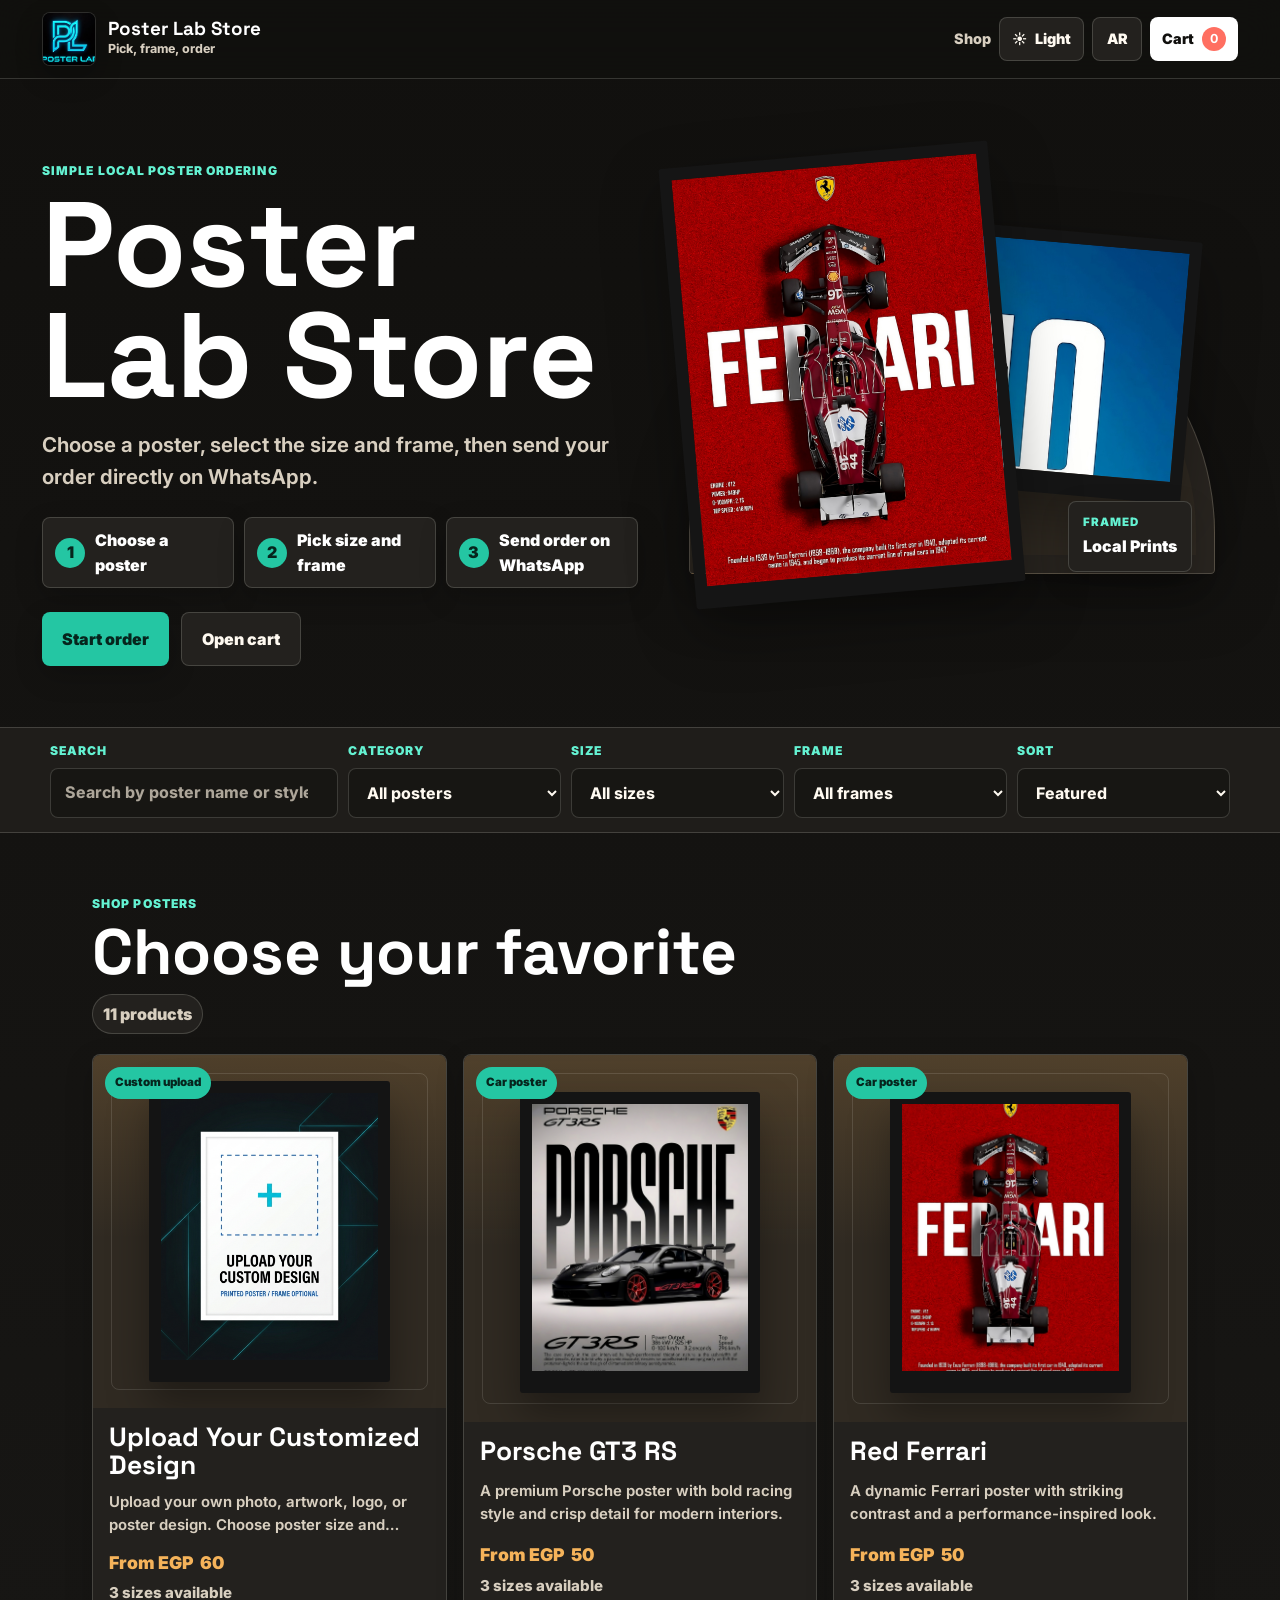
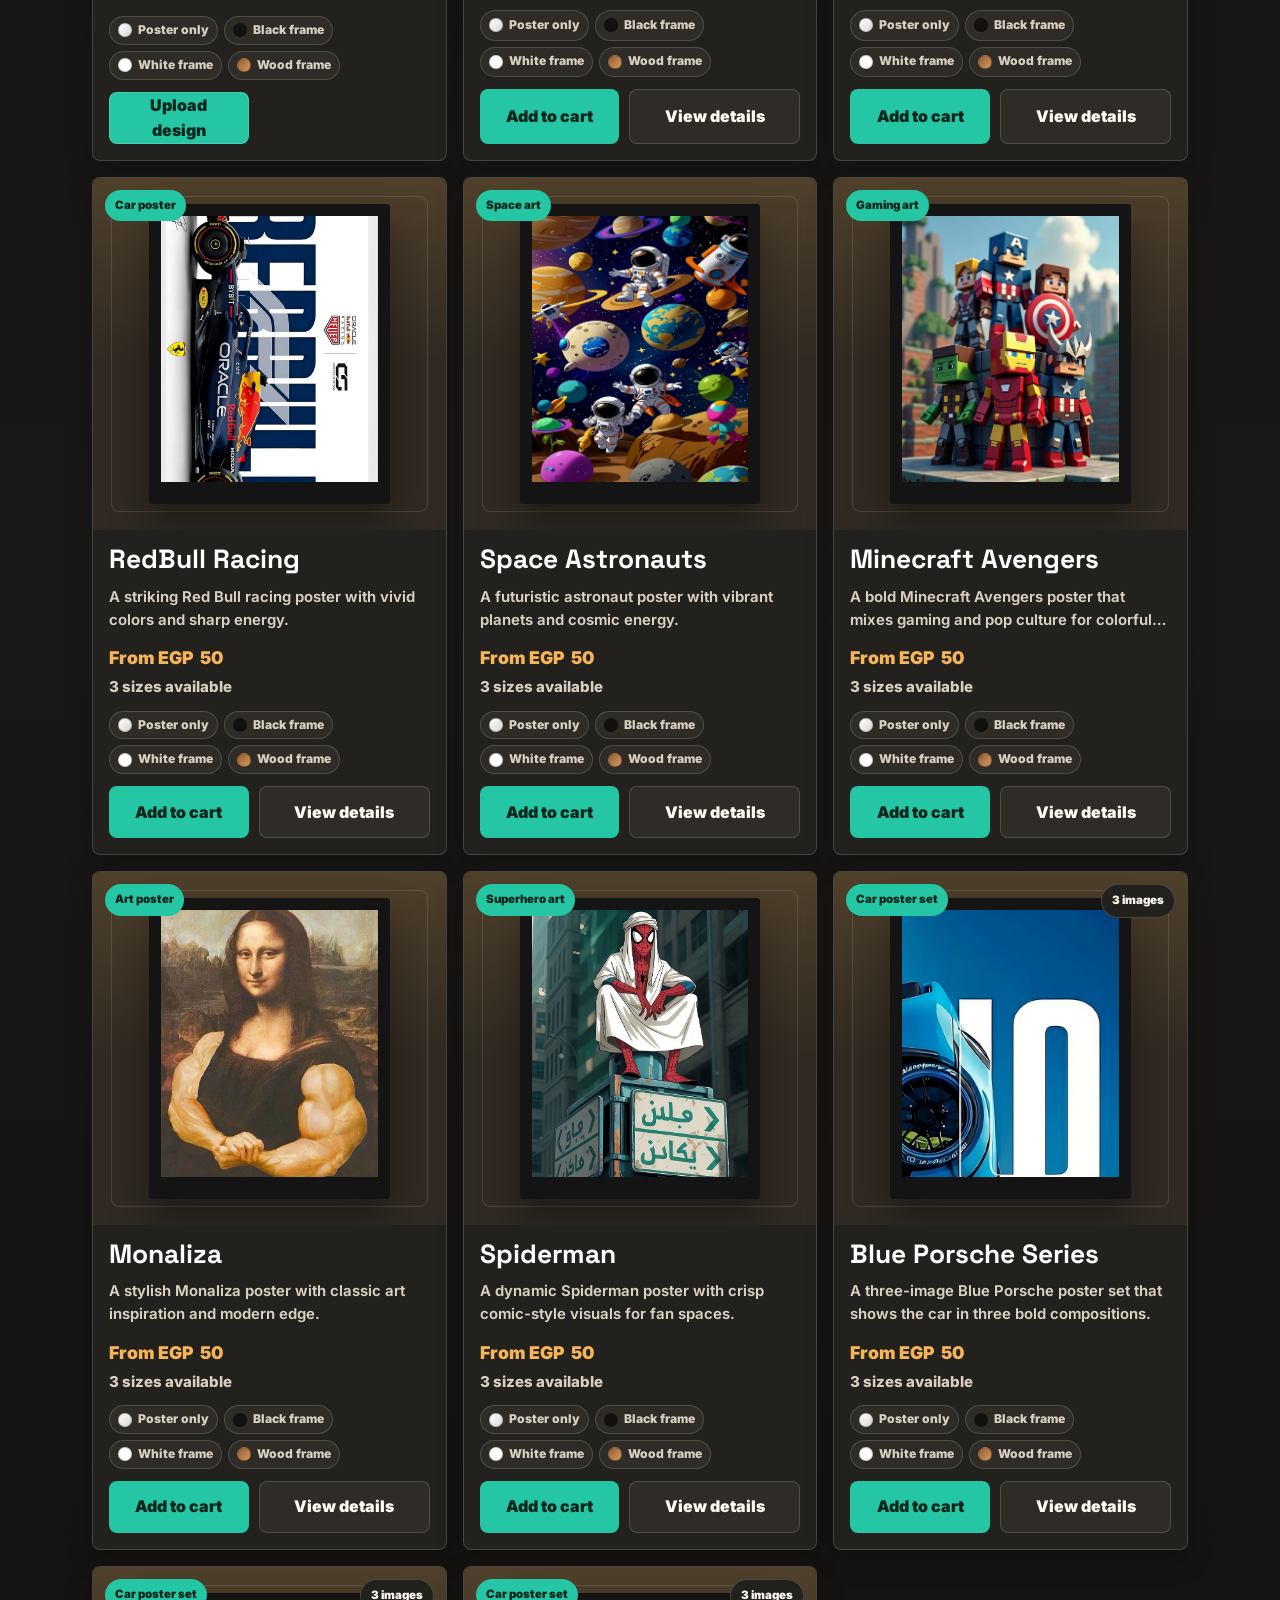
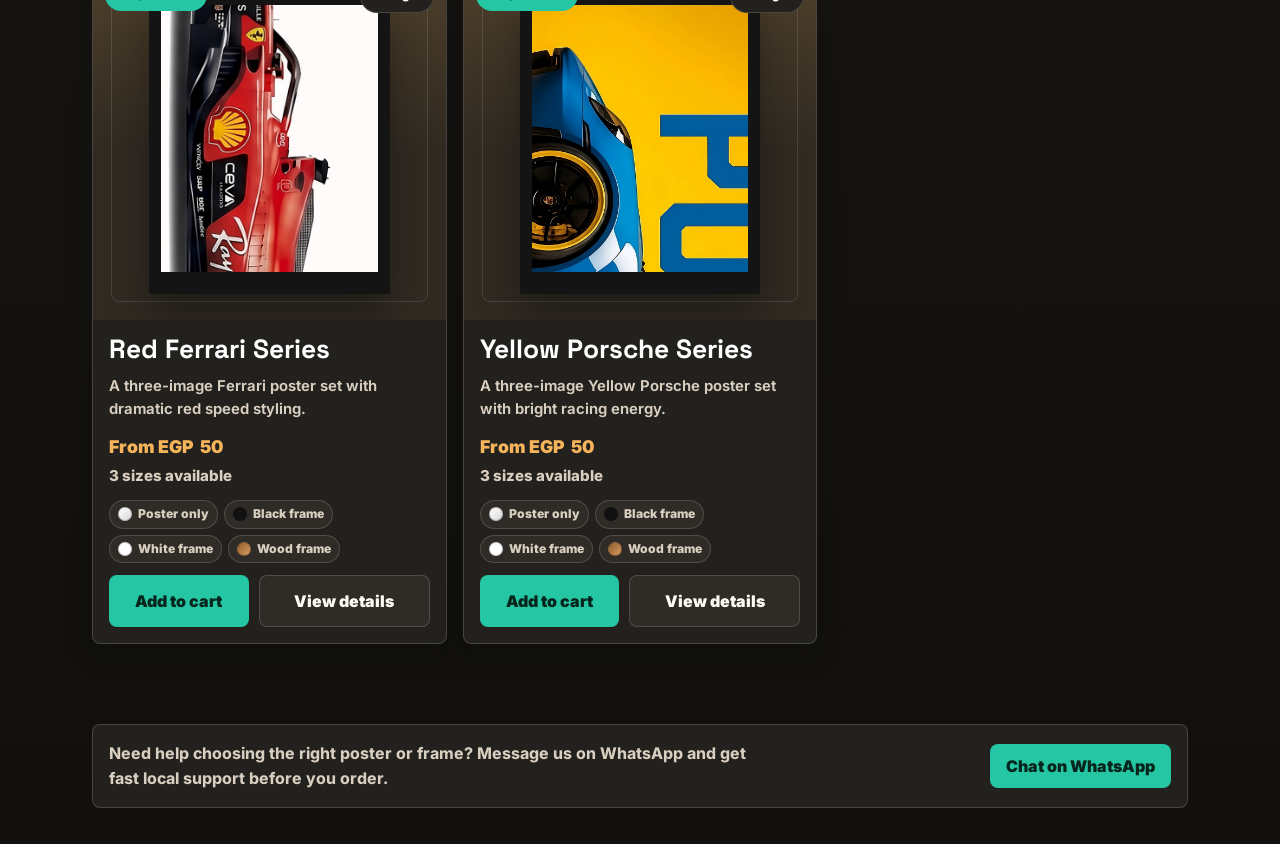
==== commit 392bad1c: "2nd commit" ====
--- a/index.html
+++ b/index.html
@@ -208,6 +208,11 @@
           </article>
         </div>
         <div class="confirmation-summary" id="confirmationSummary"></div>
+        <div class="upload-progress" data-upload-progress role="progressbar" aria-valuemin="0" aria-valuemax="100"
+          aria-valuenow="0" hidden>
+          <span data-t="uploadProgressLabel">Uploading poster to server</span>
+          <div><i data-upload-progress-bar></i></div>
+        </div>
         <div class="confirmation-actions">
           <button class="secondary-button" type="button" data-edit-checkout data-t="confEditBtn">Edit details</button>
           <button class="checkout-button" type="button" data-send-whatsapp data-t="confSendBtn">Send final order to
--- a/styles.css
+++ b/styles.css
@@ -1170,6 +1170,190 @@
   gap: 10px;
 }
 
+.upload-progress {
+  display: grid;
+  gap: 8px;
+  padding: 12px;
+  border: 1px solid color-mix(in srgb, var(--accent) 44%, var(--line));
+  border-radius: var(--radius);
+  background: color-mix(in srgb, var(--accent) 10%, var(--surface));
+}
+
+.upload-progress[hidden] {
+  display: none;
+}
+
+.upload-progress span {
+  color: var(--text-strong);
+  font-size: 0.9rem;
+  font-weight: 950;
+}
+
+.upload-progress div {
+  height: 10px;
+  overflow: hidden;
+  border-radius: 999px;
+  background: var(--surface-2);
+}
+
+.upload-progress i {
+  display: block;
+  width: 0%;
+  height: 100%;
+  border-radius: inherit;
+  background: linear-gradient(90deg, var(--accent), var(--warm));
+  transition: width 220ms ease;
+}
+
+.review-section {
+  display: grid;
+  grid-column: 1 / -1;
+  gap: 16px;
+  margin-top: 22px;
+  padding: clamp(16px, 3vw, 24px);
+  border: 1px solid var(--line);
+  border-radius: var(--radius);
+  background: var(--surface);
+  box-shadow: var(--small-shadow);
+}
+
+.review-heading {
+  display: grid;
+  gap: 6px;
+}
+
+.review-heading h3 {
+  margin: 0;
+  color: var(--text-strong);
+  font-family: "Space Grotesk", Inter, sans-serif;
+  font-size: clamp(1.4rem, 3vw, 2rem);
+}
+
+.review-heading p {
+  margin: 0;
+  color: var(--muted);
+  font-weight: 700;
+}
+
+.review-grid {
+  display: grid;
+  gap: 12px;
+}
+
+.review-card {
+  display: grid;
+  gap: 8px;
+  padding: 14px;
+  border: 1px solid var(--line);
+  border-radius: var(--radius);
+  background: var(--surface-2);
+}
+
+.review-card p {
+  margin: 0;
+  color: var(--text);
+  font-weight: 700;
+}
+
+.review-card strong {
+  color: var(--text-strong);
+}
+
+.review-stars {
+  color: var(--warm);
+  font-weight: 950;
+  letter-spacing: 0.04em;
+}
+
+.admin-panel {
+  max-width: 1180px;
+  margin: 0 auto;
+  padding: clamp(22px, 4vw, 42px) clamp(16px, 4vw, 42px);
+  border-top: 1px solid var(--line);
+}
+
+.admin-header {
+  display: flex;
+  flex-wrap: wrap;
+  align-items: end;
+  justify-content: space-between;
+  gap: 14px;
+  margin-bottom: 16px;
+}
+
+.admin-header h2,
+.admin-header p {
+  margin: 0;
+}
+
+.admin-header h2 {
+  color: var(--text-strong);
+  font-family: "Space Grotesk", Inter, sans-serif;
+  font-size: clamp(1.7rem, 4vw, 2.8rem);
+}
+
+.admin-header p:not(.eyebrow) {
+  color: var(--muted);
+  font-weight: 750;
+}
+
+.admin-actions {
+  display: flex;
+  flex-wrap: wrap;
+  gap: 10px;
+}
+
+.admin-form {
+  display: grid;
+  grid-template-columns: 1fr;
+  gap: 10px;
+  padding: 14px;
+  border: 1px solid var(--line);
+  border-radius: var(--radius);
+  background: var(--surface);
+}
+
+.admin-form label {
+  padding: 10px;
+  border: 1px solid var(--line);
+  border-radius: var(--radius);
+  background: var(--surface-2);
+}
+
+.admin-product-list {
+  display: grid;
+  gap: 10px;
+  margin-top: 16px;
+}
+
+.admin-product-list article {
+  display: grid;
+  grid-template-columns: 58px 1fr auto;
+  gap: 10px;
+  align-items: center;
+  padding: 10px;
+  border: 1px solid var(--line);
+  border-radius: var(--radius);
+  background: var(--surface);
+}
+
+.admin-product-list img {
+  width: 58px;
+  aspect-ratio: 1;
+  border-radius: var(--radius);
+  object-fit: cover;
+}
+
+.admin-product-list button {
+  min-height: 38px;
+  border: 1px solid var(--line);
+  border-radius: var(--radius);
+  background: var(--surface-2);
+  color: var(--text);
+  cursor: pointer;
+  font-weight: 850;
+}
+
 .direct-checkout-form {
   margin-top: 18px !important;
   padding: 16px !important;
@@ -1388,6 +1572,18 @@
   .confirmation-actions {
     grid-template-columns: 0.8fr 1.2fr;
   }
+
+  .review-grid {
+    grid-template-columns: repeat(2, minmax(0, 1fr));
+  }
+
+  .admin-form {
+    grid-template-columns: repeat(2, minmax(0, 1fr));
+  }
+
+  .admin-wide {
+    grid-column: 1 / -1;
+  }
 }
 
 @media (min-width: 1080px) {
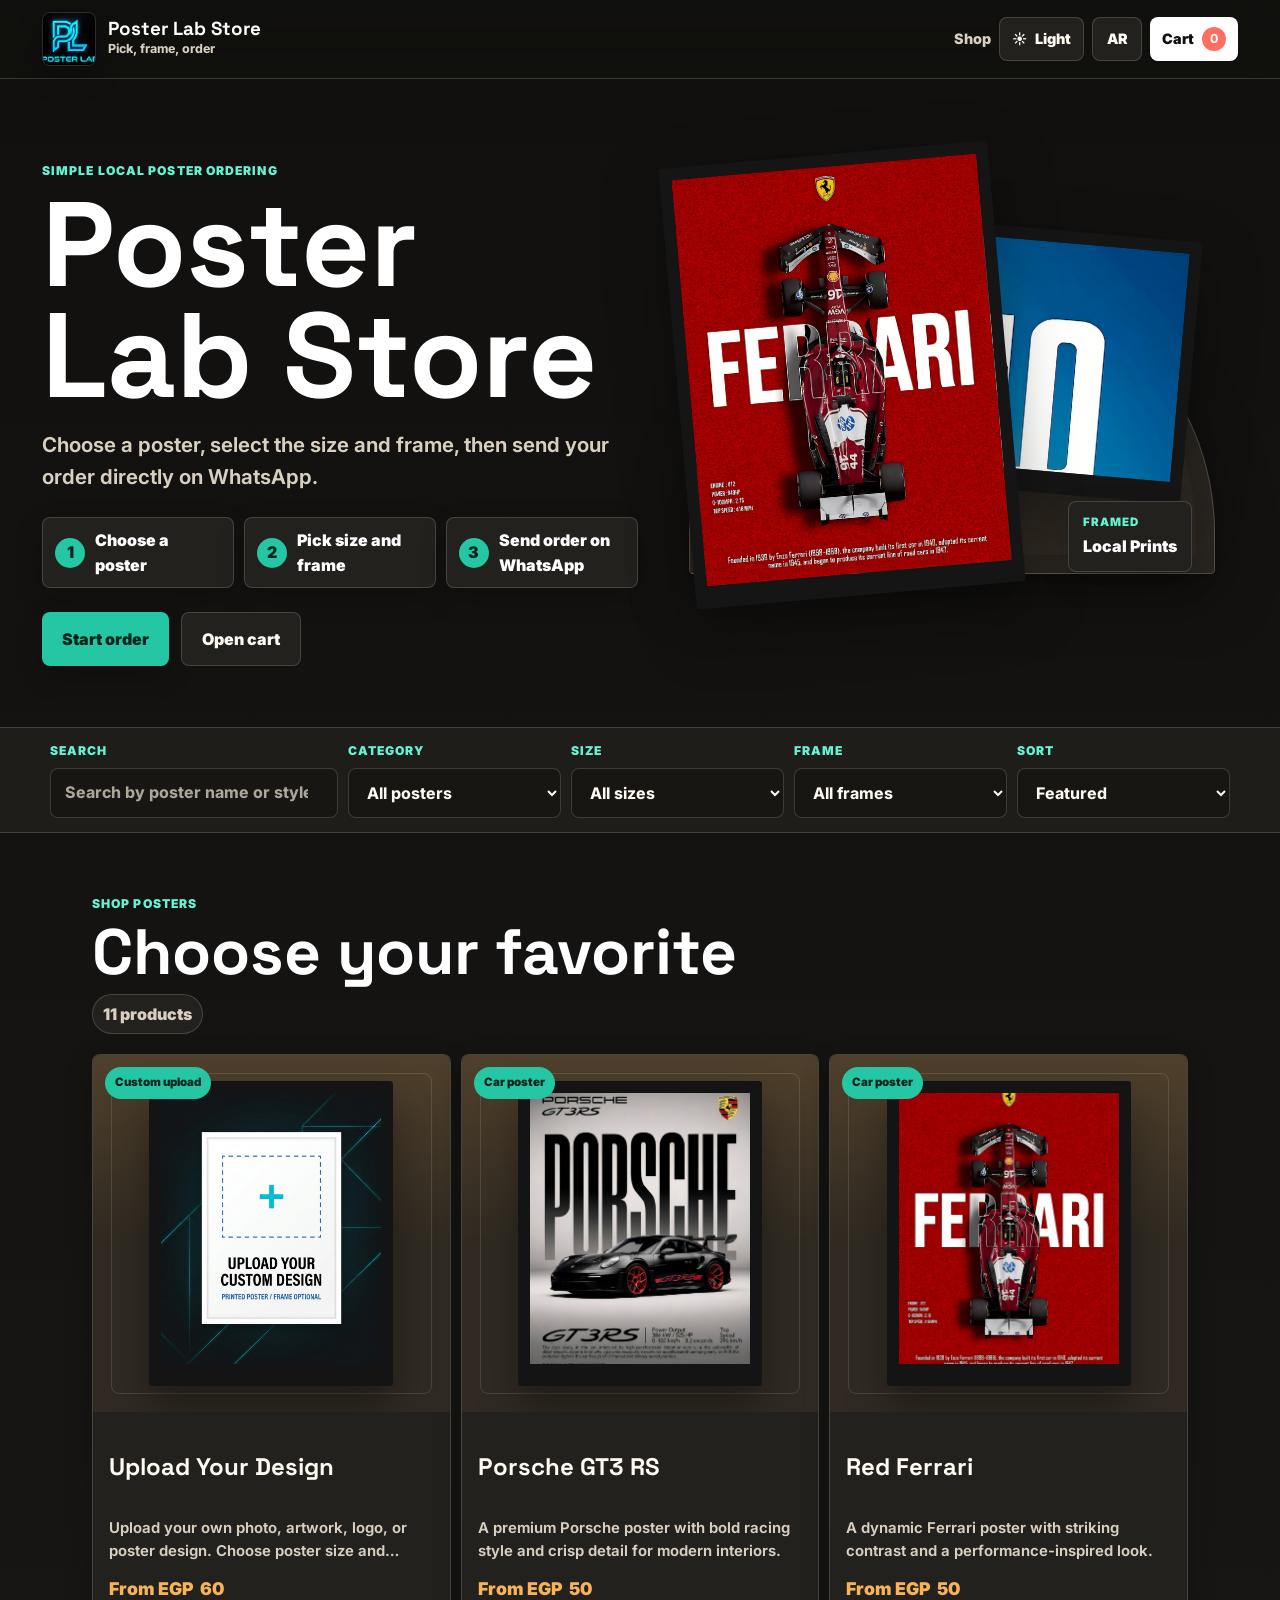
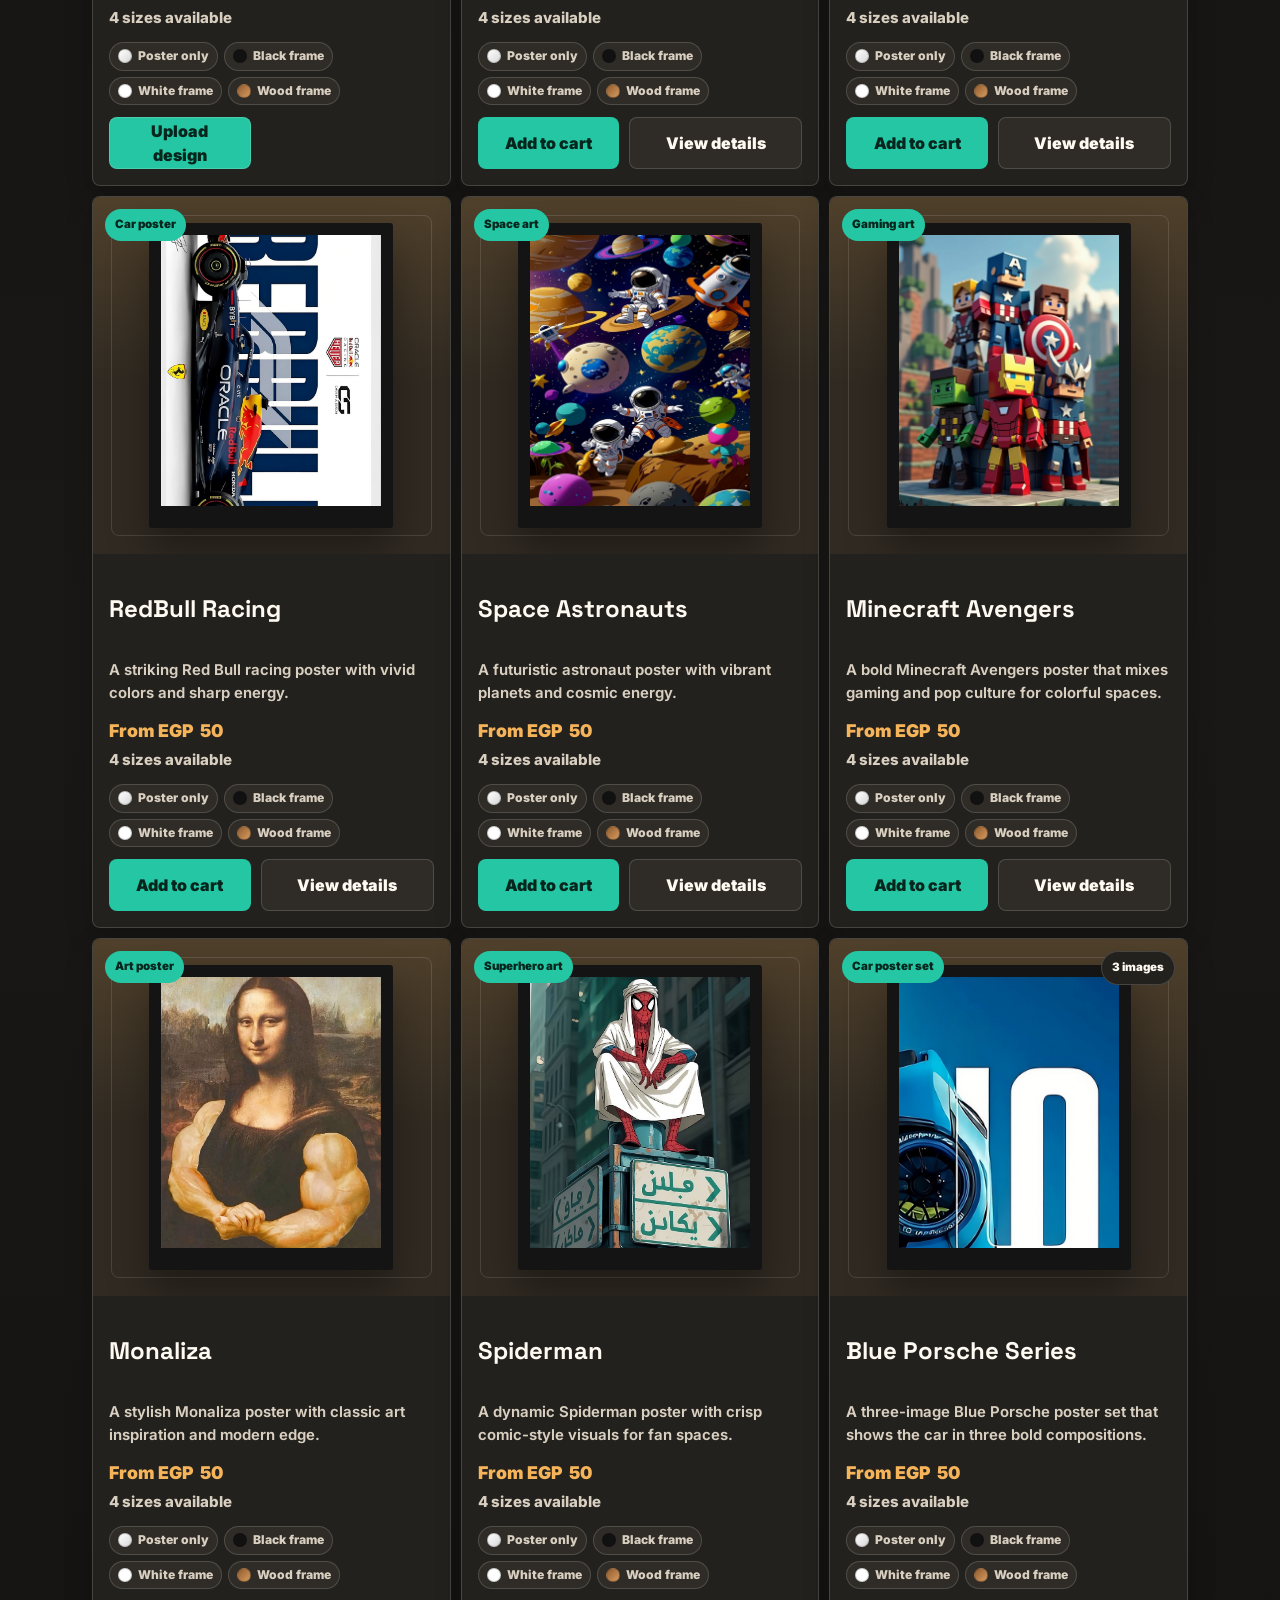
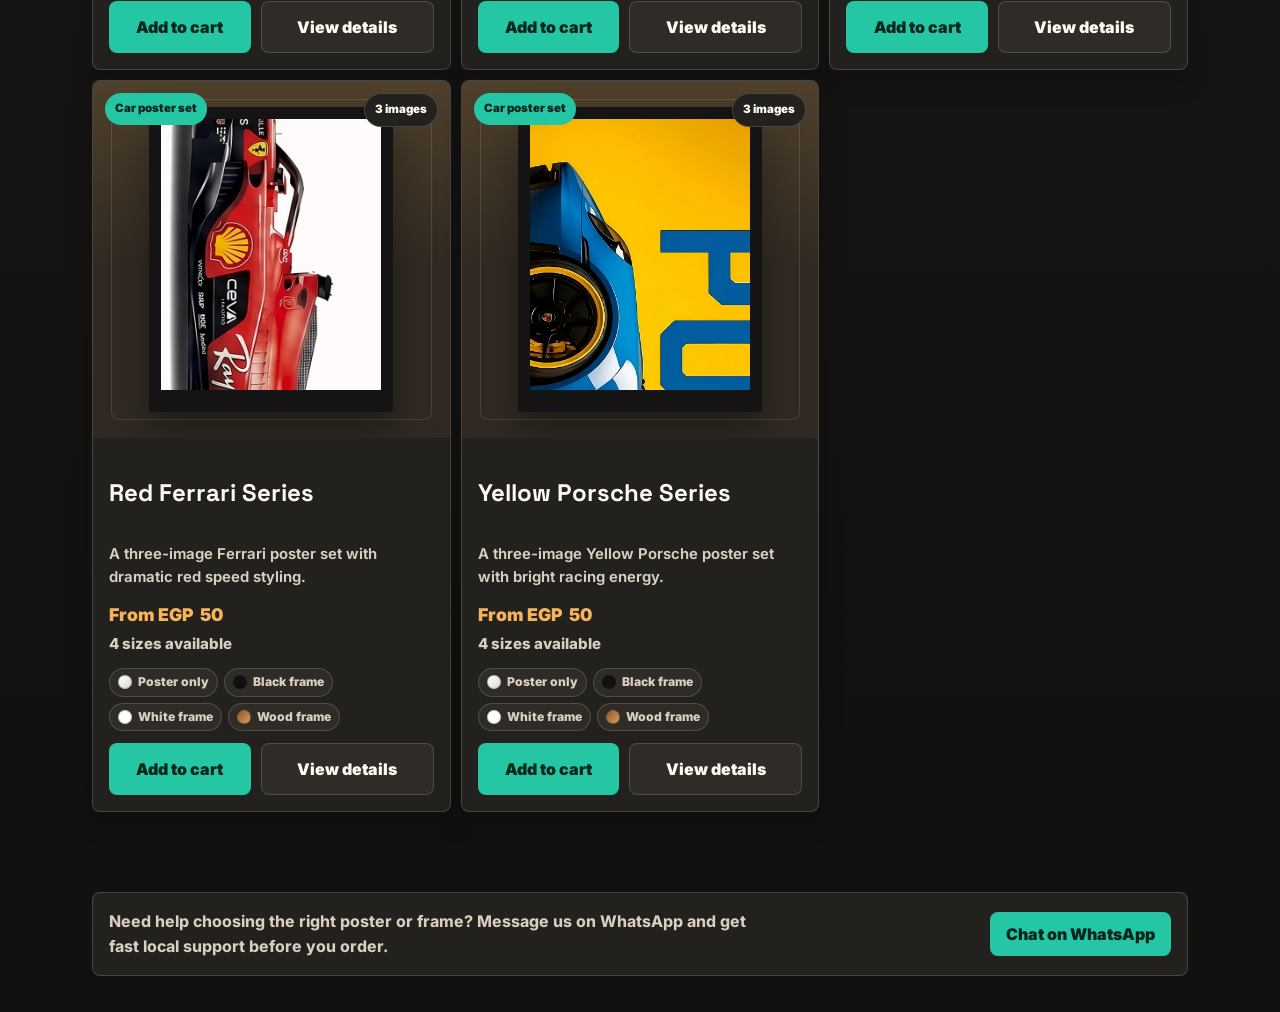
==== commit 9eb89d5d: "4th commit" ====
--- a/index.html
+++ b/index.html
@@ -7,6 +7,7 @@
   <title>Poster Lab Store</title>
   <meta name="description"
     content="Poster Lab Store sells modern framed car posters and art prints for home decor fans.">
+  <link rel="icon" type="image/png" href="assets/poster-lab-logo.png">
   <link rel="preconnect" href="https://fonts.googleapis.com">
   <link rel="preconnect" href="https://fonts.gstatic.com" crossorigin>
   <link
@@ -94,6 +95,7 @@
             <option value="20x30">20x30 cm</option>
             <option value="30x40">30x40 cm</option>
             <option value="40x50">40x50 cm</option>
+            <option value="50x70">50x70 cm</option>
           </select>
         </label>
         <label>
--- a/styles.css
+++ b/styles.css
@@ -542,8 +542,8 @@
 
 .product-grid {
   display: grid;
-  grid-template-columns: 1fr;
-  gap: 16px;
+  grid-template-columns: repeat(2, minmax(0, 1fr));
+  gap: 10px;
 }
 
 .product-card {
@@ -759,11 +759,11 @@
 
 .detail {
   display: grid;
-  gap: 24px;
+  gap: 22px;
   border: 1px solid var(--line);
   border-radius: var(--radius);
   background: var(--surface);
-  padding: clamp(16px, 3vw, 28px);
+  padding: clamp(12px, 2vw, 20px);
   box-shadow: var(--shadow);
 }
 
@@ -774,7 +774,7 @@
 
 .detail-main-image {
   display: grid;
-  min-height: 420px;
+  min-height: clamp(360px, 62vh, 720px);
   place-items: center;
   border-radius: var(--radius);
   background:
@@ -784,7 +784,7 @@
 }
 
 .detail-main-image img {
-  width: min(74%, 430px);
+  width: min(78%, 520px);
   aspect-ratio: 4 / 5;
   object-fit: cover;
   background: var(--poster-mat);
@@ -838,7 +838,7 @@
 .detail-copy {
   display: grid;
   align-content: start;
-  gap: 16px;
+  gap: 13px;
 }
 
 .back-link {
@@ -854,8 +854,12 @@
 .detail-copy h2 {
   margin: 0;
   color: var(--text-strong);
-  font-size: clamp(2.2rem, 6vw, 4.7rem);
-  line-height: 0.98;
+  font-size: clamp(1.55rem, 3vw, 2.45rem);
+  line-height: 1;
+}
+
+.custom-product-title {
+  font-size: clamp(1.35rem, 2.2vw, 1.9rem) !important;
 }
 
 .detail-copy p {
@@ -867,7 +871,7 @@
 .price-line {
   display: grid;
   gap: 2px;
-  padding: 14px;
+  padding: 12px;
   border: 1px solid var(--line);
   border-radius: var(--radius);
   background: var(--surface-2);
@@ -875,7 +879,7 @@
 
 .price-line span {
   color: var(--warm);
-  font-size: 1.65rem;
+  font-size: 1.45rem;
   font-weight: 950;
 }
 
@@ -886,29 +890,107 @@
 
 .variant-row {
   display: grid;
-  gap: 10px;
+  gap: 7px;
 }
 
 .variant-options {
   display: grid;
-  grid-template-columns: 1fr;
+  grid-template-columns: repeat(2, minmax(0, 1fr));
   gap: 8px;
 }
 
 .variant-options button {
-  display: flex;
-  min-height: 52px;
+  display: inline-flex;
+  min-height: 42px;
   align-items: center;
-  justify-content: flex-start;
-  gap: 10px;
-  padding: 10px 14px;
+  justify-content: center;
+  gap: 7px;
+  padding: 0 12px;
   border: 1px solid var(--line);
   border-radius: var(--radius);
   background: var(--surface-2);
   color: var(--text);
   cursor: pointer;
-  font-weight: 900;
-  text-align: start;
+  font-size: 0.9rem;
+  font-weight: 850;
+  text-align: center;
+}
+
+.detail-short-desc {
+  display: -webkit-box;
+  overflow: hidden;
+  font-size: 0.95rem;
+  -webkit-box-orient: vertical;
+  -webkit-line-clamp: 3;
+}
+
+.custom-upload-note {
+  margin: 0;
+  color: var(--muted);
+  font-size: 0.85rem;
+  font-weight: 700;
+}
+
+.size-guide-button {
+  display: inline-flex;
+  min-height: 42px;
+  align-items: center;
+  justify-content: center;
+  gap: 8px;
+  border: 1px solid var(--line);
+  border-radius: var(--radius);
+  background: var(--field-bg);
+  color: var(--text-strong);
+  cursor: pointer;
+  font-weight: 950;
+}
+
+.size-guide-button.is-open {
+  border-color: var(--accent);
+}
+
+.modal-open {
+  overflow: hidden;
+}
+
+.size-guide-modal {
+  position: fixed;
+  inset: 0;
+  z-index: 90;
+  display: grid;
+  place-items: center;
+  padding: 18px;
+  background: rgba(0, 0, 0, 0.72);
+}
+
+.size-guide-modal[hidden] {
+  display: none;
+}
+
+.size-guide-preview {
+  position: relative;
+  width: min(94vw, 980px);
+  max-height: 92vh;
+  overflow: hidden;
+  border: 1px solid var(--line);
+  border-radius: var(--radius);
+  background: var(--surface);
+  box-shadow: var(--shadow);
+}
+
+.size-guide-preview img {
+  width: 100%;
+  max-height: 92vh;
+  object-fit: contain;
+}
+
+.size-guide-close {
+  position: absolute;
+  top: 10px;
+  right: 10px;
+  z-index: 2;
+  background: var(--text-strong);
+  color: var(--bg);
 }
 
 .variant-options button.is-selected {
@@ -917,9 +999,12 @@
   color: var(--accent-text);
 }
 
-.variant-options button>span:not(.dot) {
-  display: grid;
-  gap: 2px;
+.size-options {
+  grid-template-columns: repeat(4, minmax(0, 1fr));
+}
+
+.frame-options {
+  grid-template-columns: repeat(2, minmax(0, 1fr));
 }
 
 .choice-hint {
@@ -1042,6 +1127,23 @@
   gap: 10px;
 }
 
+.cart-fee-summary {
+  display: grid;
+  grid-template-columns: 1fr auto;
+  gap: 6px 10px;
+  padding: 12px;
+  border: 1px solid var(--line);
+  border-radius: var(--radius);
+  background: var(--surface-2);
+  color: var(--muted);
+  font-size: 0.9rem;
+  font-weight: 800;
+}
+
+.cart-fee-summary strong {
+  color: var(--text-strong);
+}
+
 .cart-item {
   display: grid;
   grid-template-columns: 74px 1fr;
@@ -1205,158 +1307,9 @@
   transition: width 220ms ease;
 }
 
-.review-section {
-  display: grid;
-  grid-column: 1 / -1;
-  gap: 16px;
-  margin-top: 22px;
-  padding: clamp(16px, 3vw, 24px);
-  border: 1px solid var(--line);
-  border-radius: var(--radius);
-  background: var(--surface);
-  box-shadow: var(--small-shadow);
-}
-
-.review-heading {
-  display: grid;
-  gap: 6px;
-}
-
-.review-heading h3 {
-  margin: 0;
-  color: var(--text-strong);
-  font-family: "Space Grotesk", Inter, sans-serif;
-  font-size: clamp(1.4rem, 3vw, 2rem);
-}
-
-.review-heading p {
-  margin: 0;
-  color: var(--muted);
-  font-weight: 700;
-}
-
-.review-grid {
-  display: grid;
-  gap: 12px;
-}
-
-.review-card {
-  display: grid;
-  gap: 8px;
-  padding: 14px;
-  border: 1px solid var(--line);
-  border-radius: var(--radius);
-  background: var(--surface-2);
-}
-
-.review-card p {
-  margin: 0;
-  color: var(--text);
-  font-weight: 700;
-}
-
-.review-card strong {
-  color: var(--text-strong);
-}
-
-.review-stars {
-  color: var(--warm);
-  font-weight: 950;
-  letter-spacing: 0.04em;
-}
-
-.admin-panel {
-  max-width: 1180px;
-  margin: 0 auto;
-  padding: clamp(22px, 4vw, 42px) clamp(16px, 4vw, 42px);
-  border-top: 1px solid var(--line);
-}
-
-.admin-header {
-  display: flex;
-  flex-wrap: wrap;
-  align-items: end;
-  justify-content: space-between;
-  gap: 14px;
-  margin-bottom: 16px;
-}
-
-.admin-header h2,
-.admin-header p {
-  margin: 0;
-}
-
-.admin-header h2 {
-  color: var(--text-strong);
-  font-family: "Space Grotesk", Inter, sans-serif;
-  font-size: clamp(1.7rem, 4vw, 2.8rem);
-}
-
-.admin-header p:not(.eyebrow) {
-  color: var(--muted);
-  font-weight: 750;
-}
-
-.admin-actions {
-  display: flex;
-  flex-wrap: wrap;
-  gap: 10px;
-}
-
-.admin-form {
-  display: grid;
-  grid-template-columns: 1fr;
-  gap: 10px;
-  padding: 14px;
-  border: 1px solid var(--line);
-  border-radius: var(--radius);
-  background: var(--surface);
-}
-
-.admin-form label {
-  padding: 10px;
-  border: 1px solid var(--line);
-  border-radius: var(--radius);
-  background: var(--surface-2);
-}
-
-.admin-product-list {
-  display: grid;
-  gap: 10px;
-  margin-top: 16px;
-}
-
-.admin-product-list article {
-  display: grid;
-  grid-template-columns: 58px 1fr auto;
-  gap: 10px;
-  align-items: center;
-  padding: 10px;
-  border: 1px solid var(--line);
-  border-radius: var(--radius);
-  background: var(--surface);
-}
-
-.admin-product-list img {
-  width: 58px;
-  aspect-ratio: 1;
-  border-radius: var(--radius);
-  object-fit: cover;
-}
-
-.admin-product-list button {
-  min-height: 38px;
-  border: 1px solid var(--line);
-  border-radius: var(--radius);
-  background: var(--surface-2);
-  color: var(--text);
-  cursor: pointer;
-  font-weight: 850;
-}
-
 .direct-checkout-form {
   margin-top: 18px !important;
-  padding: 16px !important;
+  padding: 14px !important;
   border: 1px solid var(--line) !important;
   border-radius: var(--radius) !important;
   background: var(--surface-2) !important;
@@ -1515,6 +1468,7 @@
 }
 
 @keyframes float-poster {
+
   0%,
   100% {
     translate: 0 0;
@@ -1526,6 +1480,7 @@
 }
 
 @media (prefers-reduced-motion: reduce) {
+
   *,
   *::before,
   *::after {
@@ -1553,16 +1508,13 @@
     grid-template-columns: minmax(240px, 1.35fr) repeat(4, minmax(118px, 1fr));
   }
 
-  .product-grid {
-    grid-template-columns: repeat(2, minmax(0, 1fr));
-  }
-
   .card-actions {
     grid-template-columns: 0.9fr 1.1fr;
   }
 
   .detail {
-    grid-template-columns: minmax(320px, 0.9fr) minmax(0, 1.1fr);
+    grid-template-columns: minmax(360px, 1.18fr) minmax(300px, 0.82fr);
+    align-items: start;
   }
 
   .variant-options {
@@ -1573,17 +1525,6 @@
     grid-template-columns: 0.8fr 1.2fr;
   }
 
-  .review-grid {
-    grid-template-columns: repeat(2, minmax(0, 1fr));
-  }
-
-  .admin-form {
-    grid-template-columns: repeat(2, minmax(0, 1fr));
-  }
-
-  .admin-wide {
-    grid-column: 1 / -1;
-  }
 }
 
 @media (min-width: 1080px) {
@@ -1646,19 +1587,194 @@
     width: min(70vw, 240px);
   }
 
+  .store-section,
+  .detail-shell {
+    padding-inline: 10px;
+  }
+
+  .section-heading {
+    margin-bottom: 14px;
+  }
+
+  .section-heading h2 {
+    font-size: 2rem;
+  }
+
+  .section-heading>p {
+    max-width: 100%;
+    font-size: 0.82rem;
+  }
+
+  .product-grid {
+    grid-template-columns: repeat(2, minmax(0, 1fr));
+    gap: 8px;
+  }
+
   .product-media {
-    min-height: 230px;
+    min-height: 148px;
+    padding: 18px 8px 14px;
+  }
+
+  .product-media::before {
+    inset: 10px;
   }
 
   .product-media img {
-    width: min(78%, 230px);
+    width: min(78%, 116px);
+    border-width: 7px;
+    border-bottom-width: 12px;
+    box-shadow: 0 14px 24px rgba(0, 0, 0, 0.28);
+  }
+
+  .product-tag,
+  .product-gallery-badge {
+    top: 7px;
+    max-width: calc(100% - 14px);
+    padding: 4px 6px;
+    overflow: hidden;
+    font-size: 0.58rem;
+    text-overflow: ellipsis;
+    white-space: nowrap;
+  }
+
+  .product-tag {
+    left: 7px;
+  }
+
+  .product-gallery-badge {
+    right: 7px;
+  }
+
+  .product-info {
+    gap: 8px;
+    padding: 10px;
+  }
+
+  .product-info h3 {
+    font-size: 1rem;
+    line-height: 1.08;
+  }
+
+  .product-summary {
+    min-height: 2.7em;
+    font-size: 0.76rem;
+    line-height: 1.35;
+  }
+
+  .product-meta {
+    gap: 2px;
+    font-size: 0.72rem;
+  }
+
+  .product-meta span:first-child {
+    font-size: 0.88rem;
+  }
+
+  .swatch-row {
+    gap: 4px;
+  }
+
+  .frame-swatch {
+    min-height: 22px;
+    padding: 2px 5px;
+    font-size: 0.62rem;
+  }
+
+  .frame-swatch::before {
+    width: 8px;
+    height: 8px;
+  }
+
+  .card-actions {
+    gap: 6px;
+  }
+
+  .view-customize-btn,
+  .quick-order-btn {
+    min-height: 40px;
+    padding: 0 8px;
+    font-size: 0.76rem;
+    line-height: 1.1;
   }
 
   .detail-main-image {
-    min-height: 330px;
+    min-height: 260px;
+  }
+
+  .detail-main-image img {
+    width: min(70%, 230px);
+  }
+
+  .detail-main-image.frame-black img,
+  .detail-main-image.frame-white img,
+  .detail-main-image.frame-wood img {
+    border-width: 12px;
+    border-bottom-width: 18px;
+  }
+
+  .thumb-row {
+    grid-template-columns: repeat(auto-fit, minmax(58px, 1fr));
+  }
+
+  .detail-copy {
+    gap: 10px;
+  }
+
+  .detail-copy h2 {
+    font-size: 1.55rem;
+  }
+
+  .custom-product-title {
+    font-size: 1.25rem !important;
+  }
+
+  .price-line {
+    padding: 10px;
+  }
+
+  .price-line span {
+    font-size: 1.25rem;
+  }
+
+  .detail-short-desc {
+    font-size: 0.86rem;
+    -webkit-line-clamp: 2;
+  }
+
+  .variant-options button {
+    min-height: 38px;
+    padding: 0 8px;
+    font-size: 0.78rem;
+  }
+
+  .size-options {
+    grid-template-columns: repeat(4, minmax(0, 1fr));
+  }
+
+  .frame-options {
+    grid-template-columns: repeat(2, minmax(0, 1fr));
   }
 
   .cart-item {
     grid-template-columns: 64px 1fr;
   }
 }
+
+@media (max-width: 360px) {
+  .product-media {
+    min-height: 136px;
+  }
+
+  .product-media img {
+    width: min(76%, 104px);
+  }
+
+  .product-info {
+    padding: 8px;
+  }
+
+  .product-summary,
+  .swatch-row {
+    display: none;
+  }
+}
